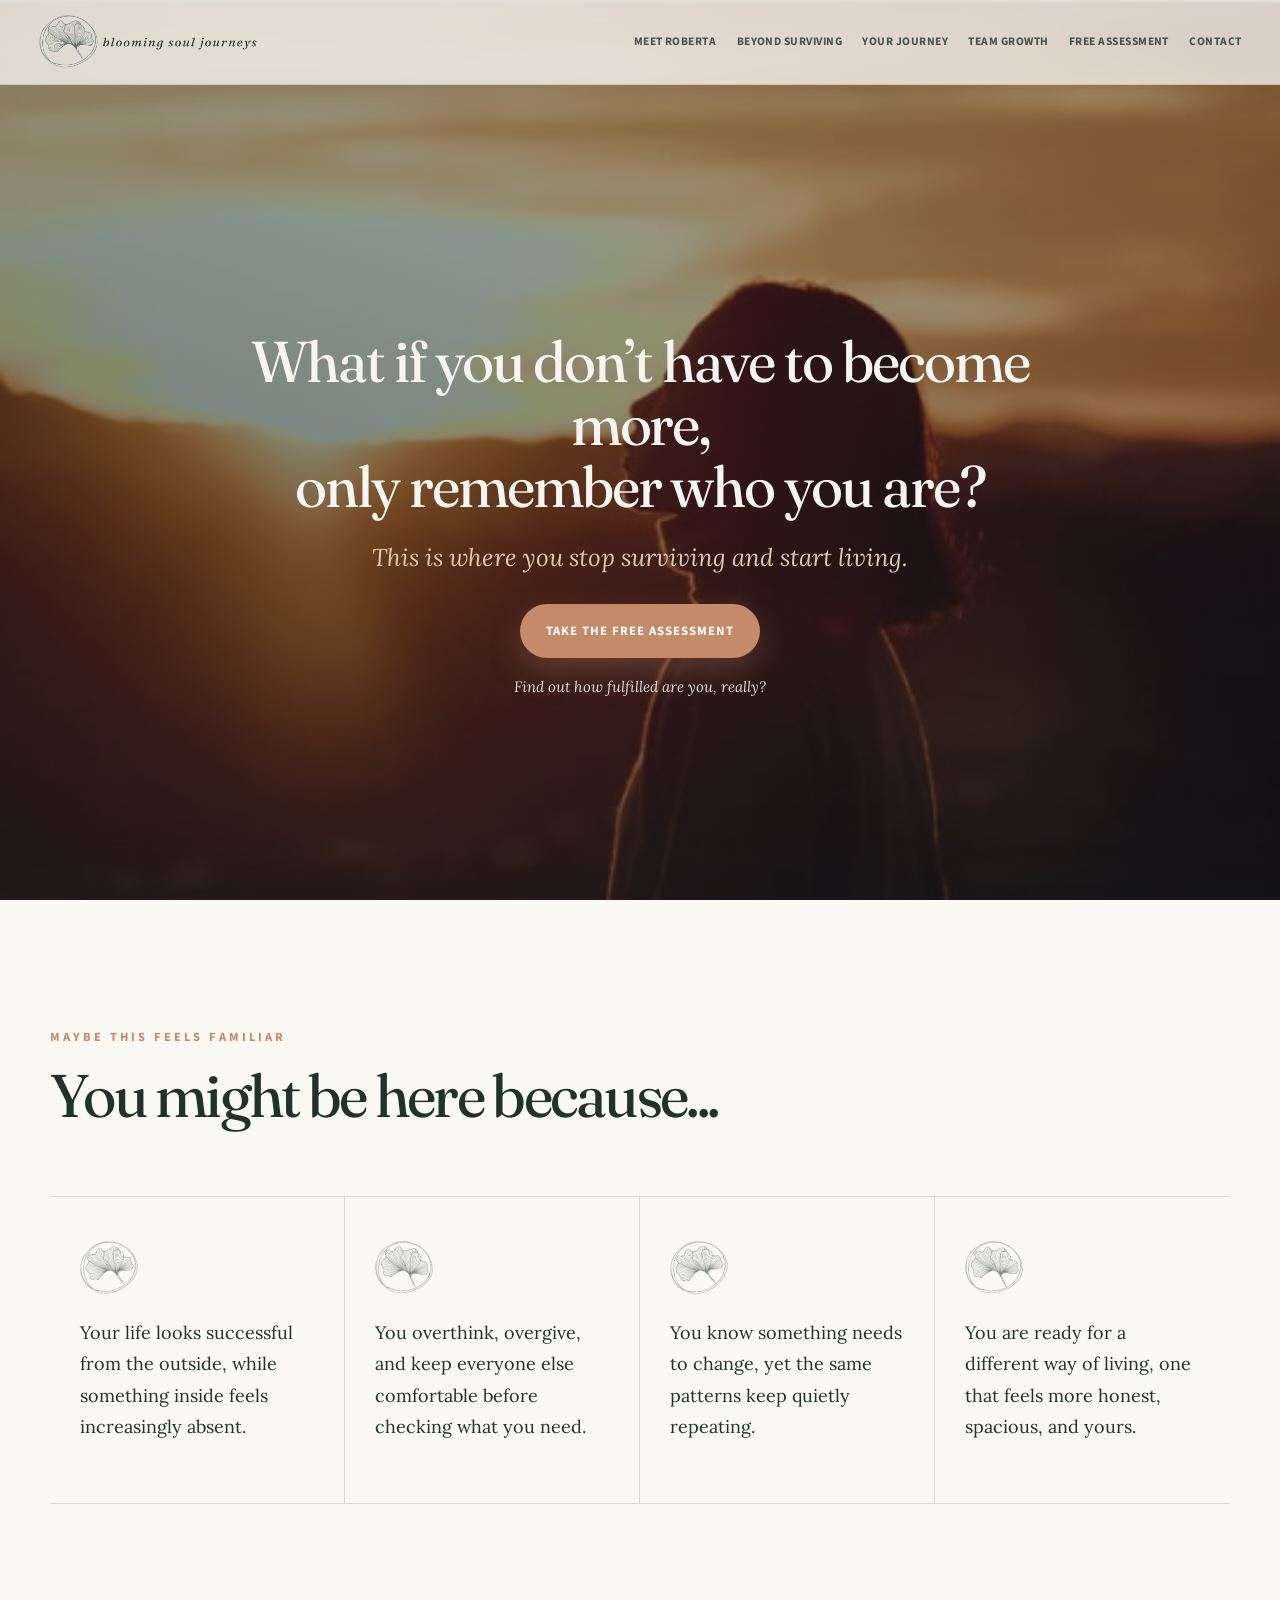
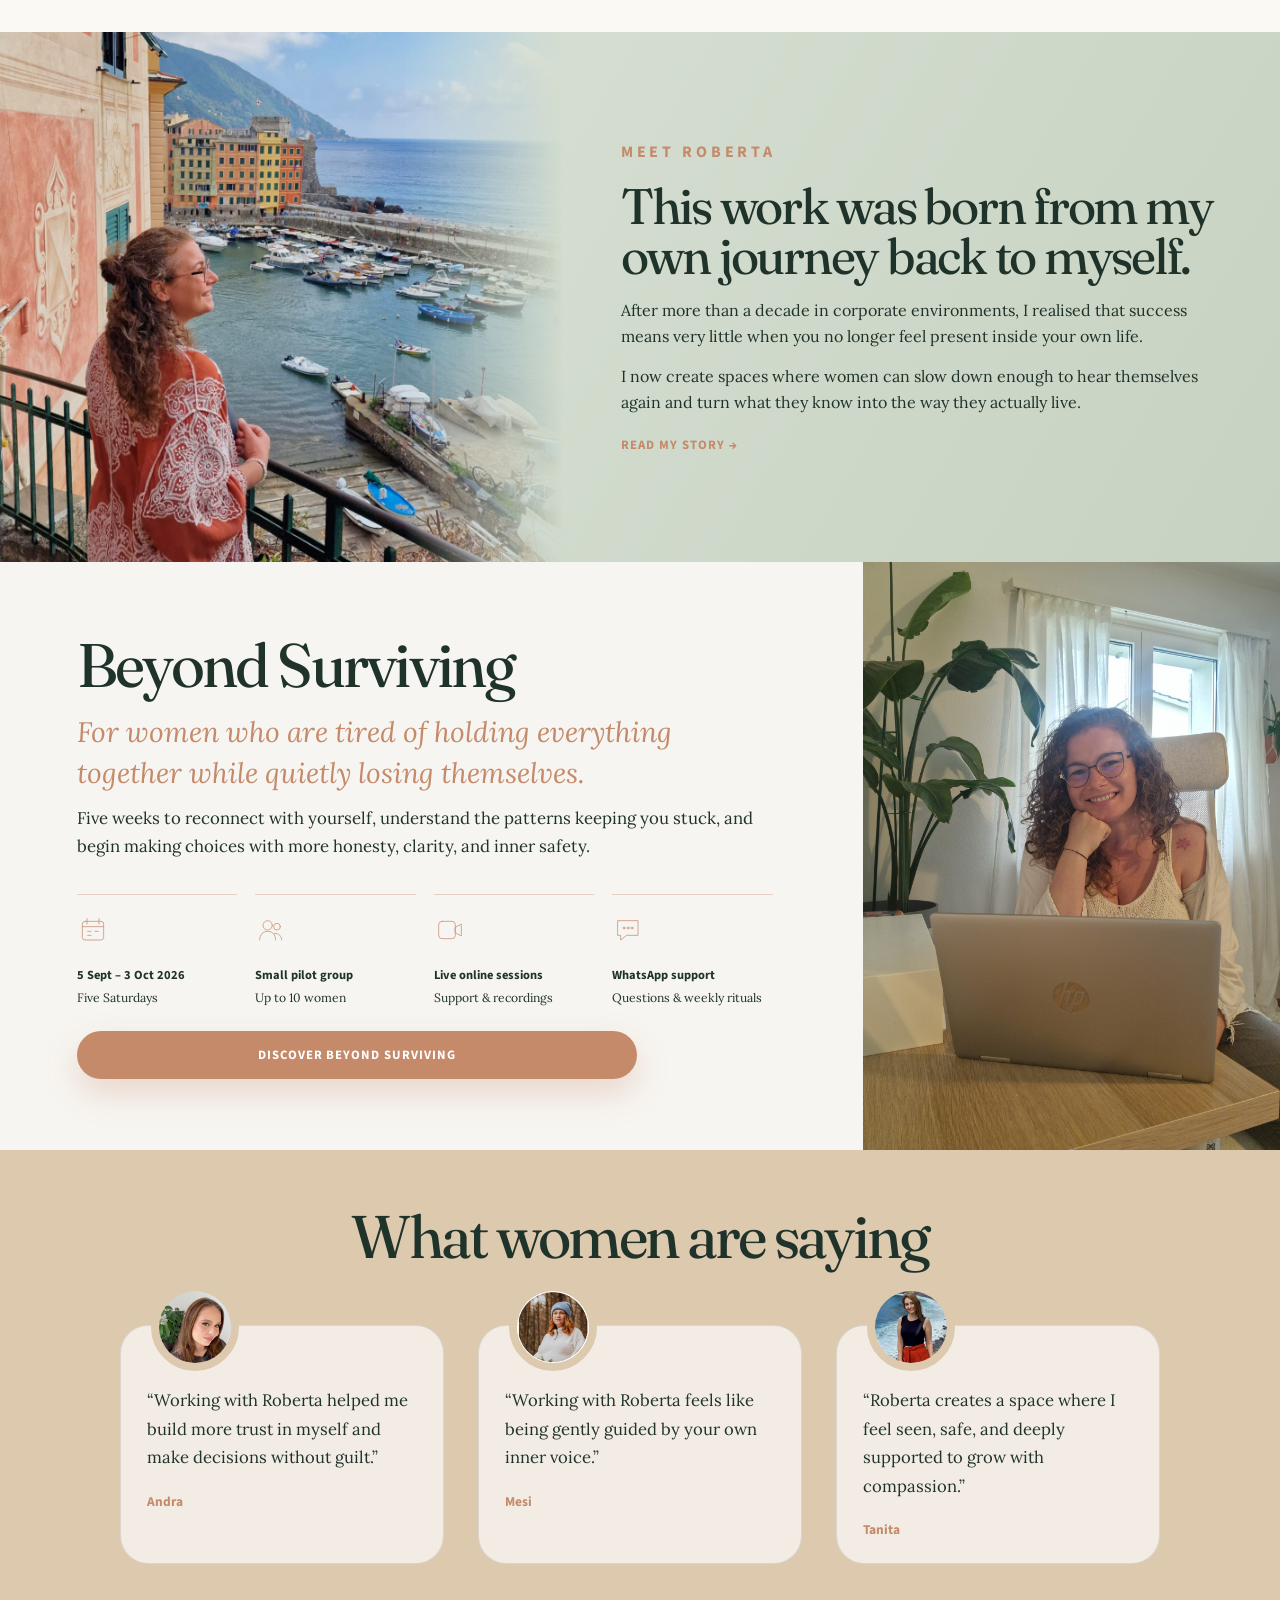
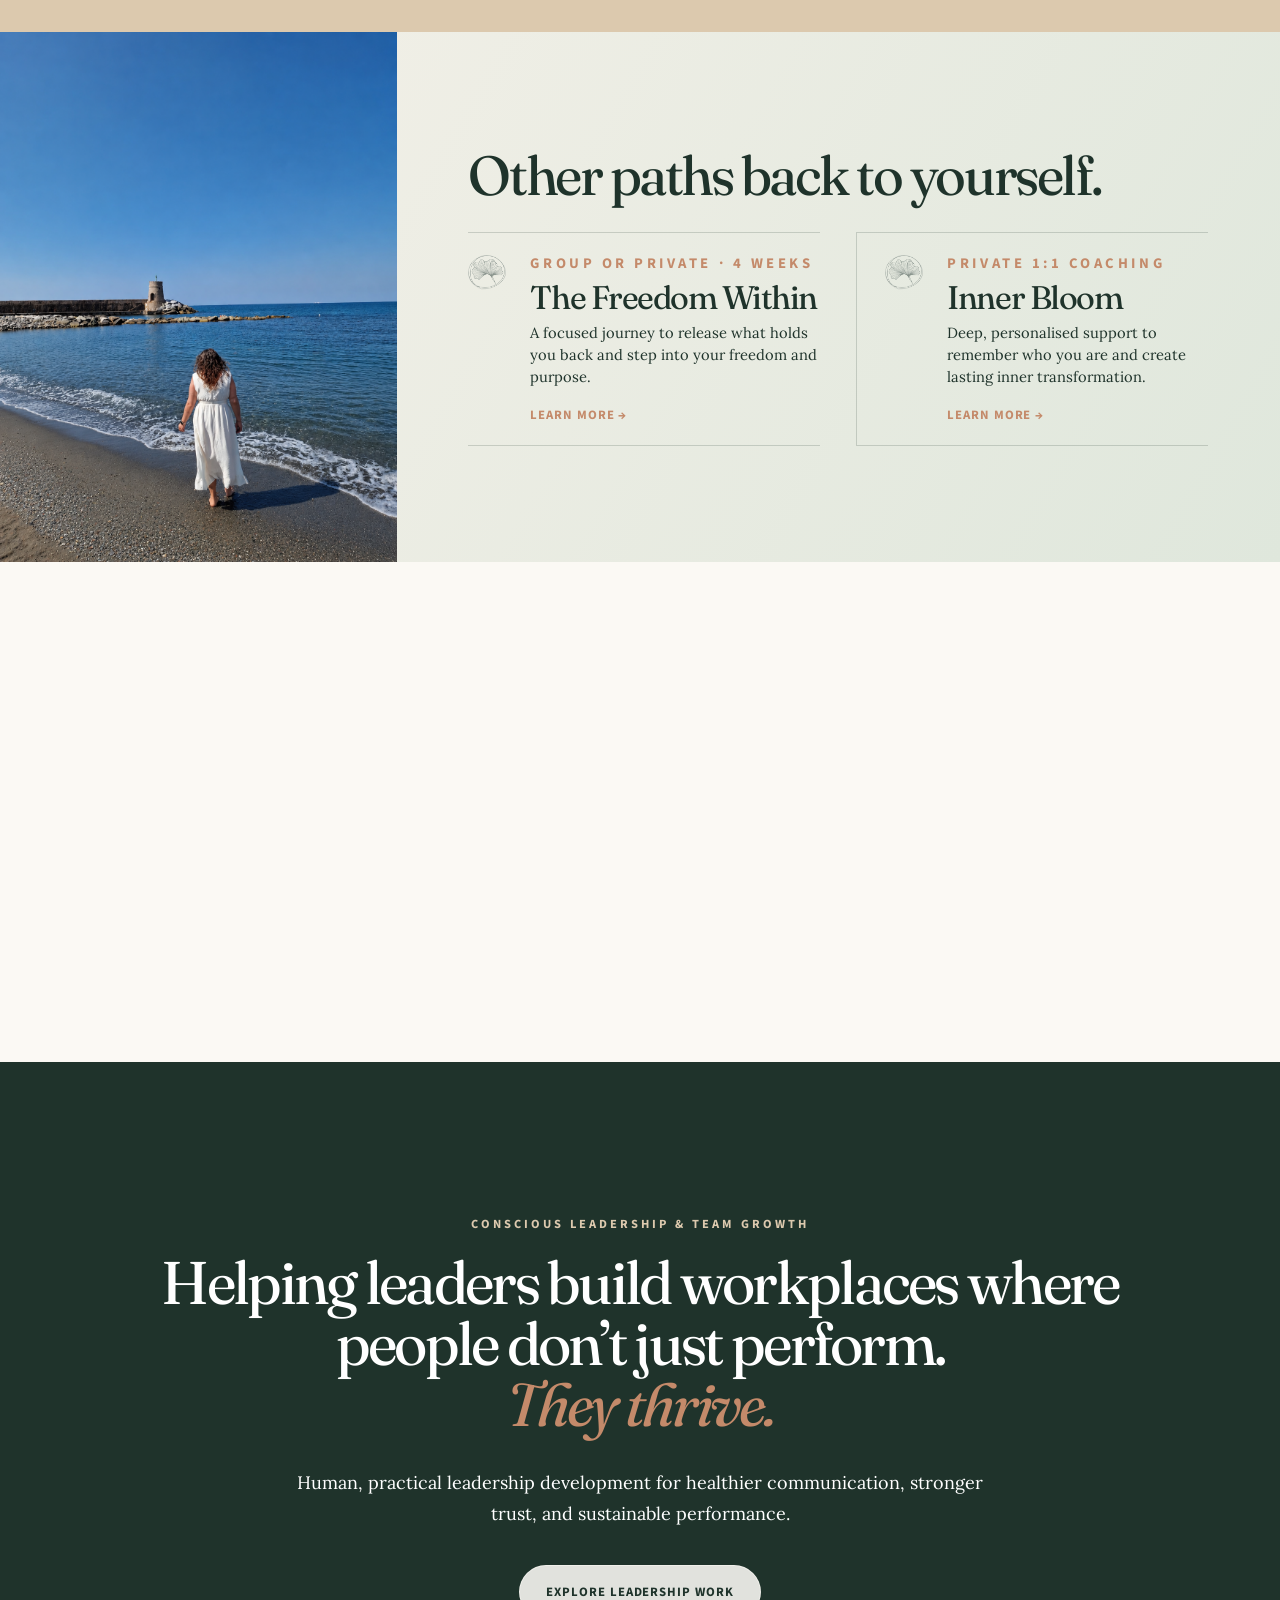
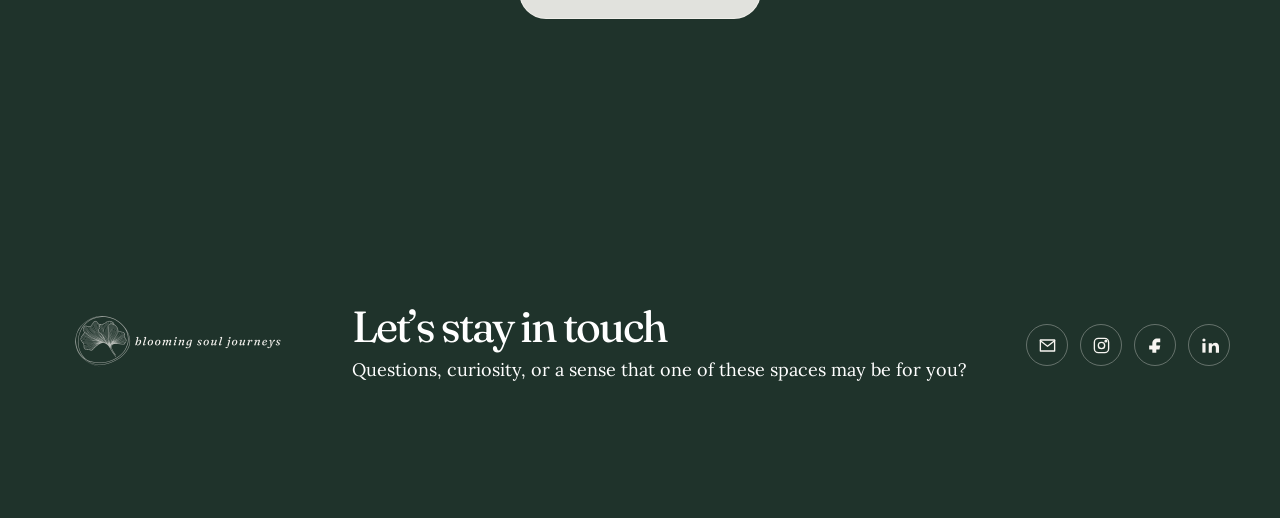
==== index.html @ d13c58cd "Add files via upload" ====
<!doctype html>
<html lang="en">
<head>
  <meta charset="utf-8">
  <meta name="viewport" content="width=device-width,initial-scale=1">
  <title>Blooming Soul Journeys | Remember Who You Are</title>
  <meta name="description" content="Holistic coaching and group experiences for women ready to stop surviving, remember who they are, and live with more truth, clarity and self-trust.">
  <link rel="preconnect" href="https://fonts.googleapis.com">
  <link rel="preconnect" href="https://fonts.gstatic.com" crossorigin>
  <link href="https://fonts.googleapis.com/css2?family=Fraunces:opsz,wght@9..144,300..700&family=Lora:ital,wght@0,400..700;1,400..700&family=Source+Sans+3:wght@400;500;600;700&display=swap" rel="stylesheet">
  <link rel="stylesheet" href="styles.css?v=11">
</head>
<body>
<a class="skip-link" href="#main">Skip to content</a>

<header class="site-header">
  <a class="brand" href="#top"><img src="logo-transparent.png" alt="Blooming Soul Journeys"></a>
  <button class="menu-toggle" aria-label="Open menu" aria-expanded="false"><span></span><span></span><span></span></button>
  <nav class="site-nav">
    <a href="#meet">Meet Roberta</a>
    <a href="beyond-surviving.html">Beyond Surviving</a>
    <a href="#journey">Your Journey</a>
    <a href="#leadership">Team Growth</a>
    <a href="https://c5d4e2c0.sibforms.com/serve/[base64]" target="_blank" rel="noopener">Free Assessment</a>
    <a href="#contact">Contact</a>
  </nav>
</header>

<main id="main">
  <section class="hero" id="top">
    <img class="hero-image" src="home-hero.png" alt="Roberta standing in profile at sunset">
    <div class="hero-overlay"></div>
    <div class="hero-copy">
      <h1>What if you don’t have to become more,<br>only remember who you are?</h1>
      <p class="hero-line">This is where you stop surviving and start living.</p>
      <a class="button primary" href="https://c5d4e2c0.sibforms.com/serve/[base64]" target="_blank" rel="noopener">Take the free assessment</a>
      <small>Find out how fulfilled are you, really?</small>
    </div>
  </section>

  <section class="recognition section">
    <div class="wide">
      <p class="eyebrow">Maybe this feels familiar</p>
      <h2>You might be here because...</h2>
      <div class="recognition-lines">
        <article><img class="ginkgo-mark" src="ginkgo-icon.png" alt=""><p>Your life looks successful from the outside, while something inside feels increasingly absent.</p></article>
        <article><img class="ginkgo-mark" src="ginkgo-icon.png" alt=""><p>You overthink, overgive, and keep everyone else comfortable before checking what you need.</p></article>
        <article><img class="ginkgo-mark" src="ginkgo-icon.png" alt=""><p>You know something needs to change, yet the same patterns keep quietly repeating.</p></article>
        <article><img class="ginkgo-mark" src="ginkgo-icon.png" alt=""><p>You are ready for a different way of living, one that feels more honest, spacious, and yours.</p></article>
      </div>
    </div>
  </section>

  <section class="meet" id="meet">
    <div class="meet-image"><img src="meet-roberta-fade.png" alt="Roberta looking over a coastal harbour"></div>
    <div class="meet-copy">
      <p class="eyebrow">Meet Roberta</p>
      <h2>This work was born from my own journey back to myself.</h2>
      <p>After more than a decade in corporate environments, I realised that success means very little when you no longer feel present inside your own life.</p>
      <p>I now create spaces where women can slow down enough to hear themselves again and turn what they know into the way they actually live.</p>
      <a class="editorial-link" href="meet-roberta.html">Read my story <span>→</span></a>
    </div>
  </section>

  <section class="featured" id="journey">
    <div class="featured-copy">
      <h2>Beyond Surviving</h2>
      <p class="pull">For women who are tired of holding everything together while quietly losing themselves.</p>
      <p class="featured-benefit">Five weeks to reconnect with yourself, understand the patterns keeping you stuck, and begin making choices with more honesty, clarity, and inner safety.</p>
      <div class="program-facts premium-facts">
        <div class="fact-item">
          <span class="fact-icon" aria-hidden="true">
            <svg viewBox="0 0 48 48"><rect x="8" y="11" width="32" height="28" rx="4"/><path d="M15 7v8M33 7v8M8 19h32"/><path d="M16 26h5M27 26h5M16 32h5"/></svg>
          </span>
          <strong>5 Sept – 3 Oct 2026</strong>
          <span>Five Saturdays</span>
        </div>
        <div class="fact-item">
          <span class="fact-icon" aria-hidden="true">
            <svg viewBox="0 0 48 48"><circle cx="19" cy="17" r="7"/><circle cx="33" cy="19" r="5"/><path d="M7 39c0-8 5-13 12-13s12 5 12 13M29 29c7 0 11 4 11 10"/></svg>
          </span>
          <strong>Small pilot group</strong>
          <span>Up to 10 women</span>
        </div>
        <div class="fact-item">
          <span class="fact-icon" aria-hidden="true">
            <svg viewBox="0 0 48 48"><rect x="7" y="11" width="25" height="26" rx="5"/><path d="m32 20 9-5v18l-9-5z"/></svg>
          </span>
          <strong>Live online sessions</strong>
          <span>Support & recordings</span>
        </div>
        <div class="fact-item">
          <span class="fact-icon" aria-hidden="true">
            <svg viewBox="0 0 48 48"><path d="M9 10h30v22H22l-9 7v-7H9z"/><circle cx="18" cy="21" r="1.5"/><circle cx="24" cy="21" r="1.5"/><circle cx="30" cy="21" r="1.5"/></svg>
          </span>
          <strong>WhatsApp support</strong>
          <span>Questions & weekly rituals</span>
        </div>
      </div>
      <a class="button primary" href="beyond-surviving.html">Discover Beyond Surviving</a>
    </div>
    <div class="featured-image"><img src="beyond-home.jpg" alt="Roberta at her laptop in a warm home setting"></div>
  </section>

  <section class="featured-stories" aria-labelledby="featured-stories-title">
    <div class="wide">
      <h2 class="center" id="featured-stories-title">What women are saying</h2>
      <div class="featured-story-grid">
        <figure>
          <img src="testimonial-andra.png" alt="">
          <blockquote>“Working with Roberta helped me build more trust in myself and make decisions without guilt.”</blockquote>
          <figcaption>Andra</figcaption>
        </figure>
        <figure>
          <img src="testimonial-mesi.png" alt="">
          <blockquote>“Working with Roberta feels like being gently guided by your own inner voice.”</blockquote>
          <figcaption>Mesi</figcaption>
        </figure>
        <figure>
          <img src="testimonial-tanita.png" alt="">
          <blockquote>“Roberta creates a space where I feel seen, safe, and deeply supported to grow with compassion.”</blockquote>
          <figcaption>Tanita</figcaption>
        </figure>
      </div>
    </div>
  </section>

  <section class="other-paths" id="journey">
    <div class="other-paths-image">
      <img src="final-sea.jpeg" alt="Roberta walking toward the sea">
    </div>
    <div class="other-paths-copy">
      <h2>Other paths back to yourself.</h2>

      <article class="other-path">
        <img class="path-ginkgo" src="ginkgo-icon.png" alt="">
        <div>
          <p class="eyebrow">Group or private · 4 weeks</p>
          <h3>The Freedom Within</h3>
          <p>A focused journey to release what holds you back and step into your freedom and purpose.</p>
          <a href="the-freedom-within.html">Learn more →</a>
        </div>
      </article>

      <article class="other-path">
        <img class="path-ginkgo" src="ginkgo-icon.png" alt="">
        <div>
          <p class="eyebrow">Private 1:1 coaching</p>
          <h3>Inner Bloom</h3>
          <p>Deep, personalised support to remember who you are and create lasting inner transformation.</p>
          <a href="inner-bloom.html">Learn more →</a>
        </div>
      </article>
    </div>
  </section>

  <section class="cinematic-quote">
    <img src="forest-path.jpg" alt="A sunlit path through the forest">
    <div class="cinematic-quote-overlay"></div>
    <div class="cinematic-quote-copy">
      <p>You built the life you were supposed to want.</p>
      <p><em>Now it is time to create the life you deeply want.</em></p>
    </div>
  </section>
<section class="leadership" id="leadership">
    <div class="leadership-inner">
      <p class="eyebrow">Conscious Leadership & Team Growth</p>
      <h2>Helping leaders build workplaces where people don’t just perform.<br><em>They thrive.</em></h2>
      <p>Human, practical leadership development for healthier communication, stronger trust, and sustainable performance.</p>
      <a class="button light" href="conscious-leadership.html">Explore leadership work</a>
    </div>
  </section>

</main>

<footer id="contact">
  <div class="footer-inner">
    <img src="logo-dark.png" alt="Blooming Soul Journeys">
    <div class="footer-copy">
      <h3>Let’s stay in touch</h3>
      <p>Questions, curiosity, or a sense that one of these spaces may be for you?</p>
    </div>
    <div class="footer-socials" aria-label="Contact and social links">
      <a href="mailto:iamrobertamartin@gmail.com" aria-label="Email Roberta">
        <svg viewBox="0 0 24 24" aria-hidden="true"><path d="M3 5h18v14H3z"/><path d="m3 6 9 7 9-7"/></svg>
      </a>
      <a href="https://www.instagram.com/iam_robertamartin/" target="_blank" rel="noopener" aria-label="Instagram">
        <svg viewBox="0 0 24 24" aria-hidden="true"><rect x="3" y="3" width="18" height="18" rx="5"/><circle cx="12" cy="12" r="4"/><circle cx="17.5" cy="6.5" r="1"/></svg>
      </a>
      <a href="https://www.facebook.com/roberta.martin.568" target="_blank" rel="noopener" aria-label="Facebook">
        <svg viewBox="0 0 24 24" aria-hidden="true"><path d="M14 8h4V3h-4c-3.3 0-6 2.7-6 6v3H4v5h4v4h5v-4h4l1-5h-5V9c0-.6.4-1 1-1z"/></svg>
      </a>
      <a href="https://www.linkedin.com/in/robertaauroremartin/" target="_blank" rel="noopener" aria-label="LinkedIn">
        <svg viewBox="0 0 24 24" aria-hidden="true"><rect x="3" y="9" width="4" height="12"/><circle cx="5" cy="5" r="2"/><path d="M11 21V9h4v2c1-1.5 2.5-2.5 4.5-2.5 3 0 4.5 2 4.5 5.5v7h-4v-6c0-1.8-.7-3-2.3-3-1.8 0-2.7 1.2-2.7 3.4V21z"/></svg>
      </a>
    </div>
  </div>
</footer>
<script src="script.js?v=11"></script>
</body>
</html>
---- styles.css ----
:root{--sand:#DCC9AE;--linen:#EAE2D6;--sage:#A7B59A;--mist:#B7C9C7;--forest:#1F332B;--clay:#C48A6A;--white:#F7F5F1;--paper:#FBF9F4;--line:rgba(31,51,43,.15)}
*{box-sizing:border-box}html{scroll-behavior:smooth}body{margin:0;background:var(--paper);color:var(--forest);font-family:Lora,Georgia,serif;font-size:18px;line-height:1.75}img{display:block;max-width:100%}a{color:inherit}.wide{width:min(1180px,calc(100% - 44px));margin:auto}.section{padding:clamp(90px,10vw,150px) 0}.center{text-align:center}.skip-link{position:fixed;top:-60px;left:20px;z-index:100;background:var(--forest);color:white;padding:10px 15px}.skip-link:focus{top:20px}
h1,h2,h3{font-family:Fraunces,Georgia,serif;font-weight:430;line-height:1.01;letter-spacing:-.045em;margin:0}h1{font-size:clamp(3.2rem,6.4vw,6.4rem)}h2{font-size:clamp(2.5rem,4.7vw,4.8rem)}h3{font-size:clamp(2rem,3.4vw,3.5rem)}p{margin:0 0 1.15rem}em{font-style:italic;color:var(--clay)}.eyebrow{font:700 .78rem "Source Sans 3",sans-serif;letter-spacing:.24em;text-transform:uppercase;color:var(--clay);margin-bottom:1.2rem}.pull{font-size:clamp(1.3rem,2vw,1.75rem);font-style:italic;color:var(--clay);line-height:1.45}
.site-header{position:absolute;z-index:30;inset:0 0 auto;width:min(1460px,calc(100% - 48px));margin:auto;padding:22px 0;display:flex;align-items:center;justify-content:space-between}.brand img{width:255px;max-height:80px;object-fit:contain;object-position:left}.site-nav{display:flex;gap:22px;align-items:center;font:700 .72rem "Source Sans 3",sans-serif;text-transform:uppercase;letter-spacing:.04em}.site-nav a{text-decoration:none;opacity:.8}.site-nav a:hover{opacity:1}.menu-toggle{display:none;border:0;background:none}.menu-toggle span{display:block;width:26px;height:2px;background:var(--forest);margin:5px}
.hero{position:relative;min-height:100vh;display:grid;align-items:center;overflow:hidden}.hero-image{position:absolute;inset:0;width:100%;height:100%;object-fit:cover}.hero-overlay{position:absolute;inset:0;background:linear-gradient(90deg,rgba(251,249,244,.96),rgba(251,249,244,.8) 40%,rgba(251,249,244,.05) 75%)}.hero-copy{position:relative;z-index:2;width:min(1180px,calc(100% - 44px));margin:auto;padding-top:120px}.hero-copy h1{max-width:820px}.hero-line{font-size:clamp(1.35rem,2vw,1.75rem);font-style:italic;color:var(--clay);margin:1.8rem 0 2rem}.hero-copy small{display:block;margin-top:1rem;font-style:italic}
.button{display:inline-flex;align-items:center;justify-content:center;min-height:54px;padding:.9rem 1.65rem;border-radius:999px;text-decoration:none;text-transform:uppercase;letter-spacing:.075em;font:700 .8rem "Source Sans 3",sans-serif;transition:.2s}.button:hover{transform:translateY(-2px)}.primary{background:var(--clay);color:white;box-shadow:0 14px 32px rgba(196,138,106,.28)}.light{background:rgba(247,245,241,.9);color:var(--forest);border:1px solid rgba(247,245,241,.7)}
.recognition h2{max-width:720px;margin-bottom:70px}.recognition-lines{display:grid;grid-template-columns:repeat(4,1fr);border-top:1px solid var(--line);border-bottom:1px solid var(--line)}.recognition-lines article{padding:42px 30px;min-height:250px;border-right:1px solid var(--line)}.recognition-lines article:last-child{border:0}.recognition-lines span{display:block;font-family:Fraunces;font-size:2.2rem;color:var(--clay);margin-bottom:1.4rem}
.meet,.featured{display:grid;grid-template-columns:1fr 1fr;min-height:760px}.meet{background:linear-gradient(120deg,#dce4d8,#c7d2c2)}.meet-image img,.featured-image img{width:100%;height:100%;object-fit:cover}.meet-copy,.featured-copy{padding:clamp(70px,8vw,125px);display:flex;flex-direction:column;justify-content:center}.meet-copy h2,.featured-copy h2{margin-bottom:1.6rem}.editorial-link{margin-top:1rem;color:var(--clay);font:700 .8rem "Source Sans 3",sans-serif;text-transform:uppercase;letter-spacing:.08em;text-decoration:none}.program-facts{display:grid;grid-template-columns:repeat(3,1fr);gap:20px;margin:2rem 0 2.5rem}.program-facts div{border-top:1px solid var(--line);padding-top:1rem}.program-facts strong,.program-facts span{display:block}.program-facts strong{font:700 .9rem "Source Sans 3",sans-serif}.program-facts span{font-size:.87rem}.featured{background:var(--white)}
.quote-break{padding:clamp(100px,13vw,180px) 22px;background:var(--linen);text-align:center}.quote-break p{font-size:clamp(2.2rem,4.5vw,5rem);line-height:1.12;margin:0}
.pathways h2{margin-bottom:85px}.pathway{display:grid;grid-template-columns:80px minmax(260px,.85fr) 1.2fr auto;gap:35px;align-items:center;padding:45px 0;border-top:1px solid var(--line)}.pathway:last-child{border-bottom:1px solid var(--line)}.path-number{font-family:Fraunces;font-size:2rem;color:var(--clay)}.pathway h3{font-size:clamp(2rem,3vw,3.1rem)}.pathway a{text-decoration:none;color:var(--clay);font:700 .8rem "Source Sans 3",sans-serif;text-transform:uppercase;letter-spacing:.07em}
.leadership{padding:clamp(105px,12vw,175px) 22px;background:var(--forest);color:white}.leadership-inner{width:min(1000px,100%);margin:auto;text-align:center}.leadership h2{margin-bottom:2rem}.leadership p:not(.eyebrow){max-width:720px;margin:0 auto 2.2rem}.leadership .eyebrow{color:var(--sand)}
.stories{background:var(--white)}.stories h2{margin-bottom:90px}.stories-grid{display:grid;grid-template-columns:repeat(3,1fr);gap:70px 34px}.stories figure{position:relative;margin:0;padding:62px 28px 30px;border:1px solid var(--line);border-radius:28px;background:var(--paper);min-height:295px}.stories img{position:absolute;top:-43px;left:28px;width:88px;height:88px;border-radius:50%;object-fit:cover;border:8px solid var(--white)}blockquote{margin:0;font-size:1rem;line-height:1.7}.stories figcaption{margin-top:1.2rem;color:var(--clay);font:700 .85rem "Source Sans 3",sans-serif}
.assessment{display:grid;grid-template-columns:1.05fr .95fr;min-height:680px;background:linear-gradient(120deg,var(--linen),#f5eee4)}.assessment-copy{padding:clamp(75px,9vw,135px);display:flex;flex-direction:column;justify-content:center}.assessment-copy h2{margin-bottom:1.5rem}.assessment-space{background:radial-gradient(circle at 35% 50%,rgba(167,181,154,.5),transparent 25%),radial-gradient(circle at 70% 30%,rgba(196,138,106,.3),transparent 28%)}
.final-invitation{position:relative;min-height:850px;display:grid;align-items:center;overflow:hidden}.final-invitation>img{position:absolute;inset:0;width:100%;height:100%;object-fit:cover}.final-overlay{position:absolute;inset:0;background:linear-gradient(90deg,rgba(31,51,43,.8),rgba(31,51,43,.25))}.final-copy{position:relative;z-index:2;width:min(760px,calc(100% - 44px));margin-left:max(22px,calc((100vw - 1180px)/2));color:white}.final-copy .eyebrow{color:var(--sand)}.final-copy h2{margin-bottom:1.6rem}.final-copy p:not(.eyebrow){font-size:1.2rem;max-width:660px}
footer{background:var(--forest);color:white;padding:45px 0}.footer-inner{width:min(1180px,calc(100% - 44px));margin:auto;display:grid;grid-template-columns:280px 1fr auto;gap:42px;align-items:center}.footer-inner img{width:250px}.footer-links{display:flex;gap:18px}.footer-links a{text-decoration:none;font:600 .85rem "Source Sans 3",sans-serif}
.reveal{opacity:0;transform:translateY(22px);transition:.7s}.reveal.visible{opacity:1;transform:none}
@media(max-width:1000px){.site-nav{position:fixed;right:0;top:0;height:100vh;width:min(360px,88vw);padding:110px 32px;background:var(--forest);color:white;flex-direction:column;align-items:flex-start;transform:translateX(105%);transition:.25s}.site-nav.open{transform:none}.menu-toggle{display:block;z-index:40}.meet,.featured,.assessment{grid-template-columns:1fr}.meet-image,.featured-image{min-height:560px}.recognition-lines{grid-template-columns:repeat(2,1fr)}.recognition-lines article:nth-child(2){border-right:0}.recognition-lines article:nth-child(-n+2){border-bottom:1px solid var(--line)}.pathway{grid-template-columns:60px 1fr}.pathway>p,.pathway>a{grid-column:2}.stories-grid{grid-template-columns:repeat(2,1fr)}.footer-inner{grid-template-columns:1fr}}
@media(max-width:650px){body{font-size:16px}.site-header{width:calc(100% - 28px)}.brand img{width:190px}.hero{min-height:790px;align-items:end}.hero-copy{padding:140px 0 80px}.hero-overlay{background:linear-gradient(180deg,rgba(251,249,244,.25),rgba(251,249,244,.92) 62%,rgba(251,249,244,.99))}.recognition-lines{grid-template-columns:1fr}.recognition-lines article{border-right:0;border-bottom:1px solid var(--line)}.meet-image,.featured-image{min-height:440px}.meet-copy,.featured-copy,.assessment-copy{padding:60px 22px}.program-facts{grid-template-columns:1fr}.pathway{grid-template-columns:44px 1fr;gap:18px}.stories-grid{grid-template-columns:1fr}.assessment-space{min-height:260px}.final-invitation{min-height:760px;align-items:end}.final-overlay{background:linear-gradient(180deg,rgba(31,51,43,.15),rgba(31,51,43,.88) 65%)}.final-copy{margin:0 auto;padding-bottom:75px}.button{width:100%}}


/* Homepage benchmark V2 refinements */
.brand img{
  width:clamp(230px,17vw,330px);
  max-height:86px;
  object-fit:contain;
  object-position:left center;
}
.hero-copy{padding-top:118px}
.ginkgo-mark{
  width:58px;
  height:58px;
  object-fit:contain;
  opacity:.78;
  margin-bottom:1.25rem;
  transform:rotate(-5deg);
}
.recognition-lines article:nth-child(2) .ginkgo-mark{transform:rotate(8deg)}
.recognition-lines article:nth-child(3) .ginkgo-mark{transform:rotate(-10deg)}
.recognition-lines article:nth-child(4) .ginkgo-mark{transform:rotate(5deg)}
.recognition-lines span{display:none}
.pathways .pathway:nth-of-type(3){
  background:linear-gradient(90deg,rgba(234,226,214,.35),transparent);
}
@media(max-width:650px){
  .brand img{width:220px;max-height:72px}
  .ginkgo-mark{width:52px;height:52px}
}


/* Homepage benchmark V3 */

/* Narrower Meet Roberta composition */
.meet{
  min-height:560px;
  grid-template-columns:.94fr 1.06fr;
}
.meet-image{min-height:560px}
.meet-image img{object-position:center 42%}
.meet-copy{
  padding:clamp(48px,5.5vw,82px);
}
.meet-copy h2{
  font-size:clamp(2.3rem,3.7vw,4rem);
  max-width:620px;
}

/* Premium Beyond Surviving detail icons */
.featured{
  min-height:640px;
}
.featured-copy{
  padding:clamp(58px,6.5vw,96px);
}
.premium-facts{
  grid-template-columns:repeat(4,minmax(0,1fr));
  gap:22px;
  margin:2.2rem 0 2.6rem;
}
.premium-facts .fact-item{
  border-top:1px solid var(--line);
  padding-top:1.1rem;
}
.fact-icon{
  display:grid;
  place-items:center;
  width:48px;
  height:48px;
  margin-bottom:.9rem;
  border:1px solid rgba(31,51,43,.25);
  border-radius:50%;
  color:var(--forest);
  background:rgba(247,245,241,.56);
}
.fact-icon svg{
  width:27px;
  height:27px;
  fill:none;
  stroke:currentColor;
  stroke-width:1.65;
  stroke-linecap:round;
  stroke-linejoin:round;
}
.premium-facts strong,
.premium-facts span{
  display:block;
}
.premium-facts strong{
  font:700 .82rem "Source Sans 3",sans-serif;
  line-height:1.35;
}
.premium-facts span{
  margin-top:.3rem;
  font-size:.82rem;
  line-height:1.45;
}

/* Women-only testimonials directly after the featured offer */
.featured-stories{
  padding:clamp(82px,9vw,130px) 0;
  background:var(--white);
}
.featured-stories h2{
  margin-bottom:78px;
}
.featured-story-grid{
  display:grid;
  grid-template-columns:repeat(3,1fr);
  gap:34px;
}
.featured-story-grid figure{
  position:relative;
  margin:0;
  min-height:290px;
  padding:66px 30px 30px;
  border:1px solid var(--line);
  border-radius:28px;
  background:var(--paper);
  box-shadow:0 16px 44px rgba(31,51,43,.07);
}
.featured-story-grid img{
  position:absolute;
  top:-43px;
  left:30px;
  width:88px;
  height:88px;
  object-fit:cover;
  border:8px solid var(--white);
  border-radius:50%;
}
.featured-story-grid blockquote{
  margin:0;
  font-size:1.04rem;
  line-height:1.72;
}
.featured-story-grid figcaption{
  margin-top:1.25rem;
  color:var(--clay);
  font:700 .84rem "Source Sans 3",sans-serif;
}

/* Two-path editorial section */
.other-paths{
  display:grid;
  grid-template-columns:.95fr 1.05fr;
  min-height:720px;
  background:linear-gradient(120deg,#dce4d8,#c7d2c2);
}
.other-paths-image{
  min-height:720px;
  overflow:hidden;
}
.other-paths-image img{
  width:100%;
  height:100%;
  object-fit:cover;
  object-position:center 58%;
}
.other-paths-copy{
  display:flex;
  flex-direction:column;
  justify-content:center;
  padding:clamp(65px,7vw,110px);
}
.other-paths-copy>h2{
  max-width:650px;
  margin-bottom:2.5rem;
}
.other-path{
  display:grid;
  grid-template-columns:64px 1fr;
  gap:24px;
  padding:2rem 0;
  border-top:1px solid rgba(31,51,43,.18);
}
.other-path:last-child{
  border-bottom:1px solid rgba(31,51,43,.18);
}
.path-ginkgo{
  width:52px;
  height:52px;
  object-fit:contain;
  opacity:.72;
}
.other-path .eyebrow{
  margin-bottom:.45rem;
}
.other-path h3{
  font-size:clamp(2rem,3vw,3.15rem);
  margin-bottom:.8rem;
}
.other-path a{
  color:var(--clay);
  text-decoration:none;
  text-transform:uppercase;
  letter-spacing:.07em;
  font:700 .8rem "Source Sans 3",sans-serif;
}

/* Removed the large assessment block; final CTA links directly to the assessment. */

@media(max-width:1000px){
  .meet,
  .other-paths{grid-template-columns:1fr}
  .premium-facts{grid-template-columns:repeat(2,1fr)}
  .featured-story-grid{grid-template-columns:repeat(2,1fr)}
  .featured-story-grid figure:last-child{grid-column:1/-1;max-width:560px;width:100%;margin-inline:auto}
  .other-paths-image{min-height:520px}
}
@media(max-width:650px){
  .meet-image{min-height:420px}
  .premium-facts{grid-template-columns:1fr 1fr;gap:16px}
  .fact-icon{width:44px;height:44px}
  .featured-story-grid{grid-template-columns:1fr}
  .featured-story-grid figure:last-child{grid-column:auto}
  .other-paths-image{min-height:430px}
  .other-paths-copy{padding:60px 22px}
  .other-path{grid-template-columns:50px 1fr;gap:16px}
  .path-ginkgo{width:44px;height:44px}
}


/* Homepage Benchmark V4 refinements */

.hero{min-height:100vh;place-items:center}
.hero-overlay{
  background:
    linear-gradient(180deg,rgba(16,28,24,.18),rgba(16,28,24,.46)),
    linear-gradient(90deg,rgba(16,28,24,.22),rgba(16,28,24,.08))
}
.hero-copy{
  width:min(820px,calc(100% - 44px));
  margin:0 auto;
  padding:150px 0 90px;
  text-align:center;
  color:var(--white)
}
.hero-copy h1{
  max-width:820px;
  margin-inline:auto;
  font-size:clamp(2.6rem,4.5vw,4.7rem);
  line-height:1.08;
  letter-spacing:-.035em
}
.hero-line{
  margin:1.4rem auto 1.8rem;
  max-width:720px;
  color:var(--sand);
  font-size:clamp(1.25rem,1.9vw,1.75rem);
  line-height:1.45
}
.hero-copy small{color:var(--white);opacity:.88}

.meet{
  width:min(1180px,calc(100% - 44px));
  margin:0 auto;
  min-height:470px;
  grid-template-columns:.92fr 1.08fr;
  overflow:hidden
}
.meet-image{min-height:470px}
.meet-copy{padding:clamp(42px,4.7vw,70px)}
.meet-copy h2{font-size:clamp(2.15rem,3.15vw,3.5rem);max-width:600px}
.meet-copy p{font-size:.98rem;line-height:1.72}

.featured{
  width:min(1180px,calc(100% - 44px));
  margin:0 auto;
  min-height:560px
}
.featured-image{min-height:560px}
.featured-copy{padding:clamp(48px,5vw,76px)}
.featured-copy h2{font-size:clamp(2.7rem,4vw,4.3rem)}
.featured-benefit{max-width:620px;margin-top:-.25rem;font-size:1rem;line-height:1.7}
.premium-facts{gap:18px;margin:1.8rem 0 2.2rem}
.premium-facts .fact-item{padding-top:.9rem}
.fact-icon{width:42px;height:42px;border:0;border-radius:0;background:transparent;margin-bottom:.7rem}
.fact-icon svg{width:30px;height:30px;stroke-width:1.35}
.premium-facts strong{font-size:.78rem}
.premium-facts span{font-size:.76rem}
.featured .button{width:100%;max-width:470px}

.featured-stories{background:#DCC9AE;padding:clamp(76px,8vw,112px) 0}
.featured-stories h2{margin-bottom:72px}
.featured-story-grid figure{
  background:rgba(247,245,241,.82);
  box-shadow:none;
  border-color:rgba(31,51,43,.12)
}
.featured-story-grid img{border-color:#DCC9AE}

.other-paths{
  width:min(1180px,calc(100% - 44px));
  min-height:520px;
  margin:0 auto;
  grid-template-columns:1.02fr .98fr;
  background:linear-gradient(120deg,#f5f1e9 0%,#dfe7dc 100%);
  overflow:hidden
}
.other-paths-image{min-height:520px}
.other-paths-copy{padding:clamp(44px,5vw,72px)}
.other-paths-copy>h2{margin-bottom:1.35rem;font-size:clamp(2.25rem,3.4vw,3.8rem)}
.other-path{grid-template-columns:48px 1fr;gap:18px;padding:1.35rem 0}
.path-ginkgo{width:40px;height:40px}
.other-path h3{font-size:clamp(1.75rem,2.45vw,2.7rem);margin-bottom:.45rem}
.other-path p{font-size:.9rem;line-height:1.55;margin-bottom:.6rem}

.cinematic-quote{
  position:relative;
  min-height:560px;
  display:grid;
  place-items:center;
  overflow:hidden
}
.cinematic-quote>img{
  position:absolute;
  inset:0;
  width:100%;
  height:100%;
  object-fit:cover;
  object-position:center 56%
}
.cinematic-quote-overlay{
  position:absolute;
  inset:0;
  background:linear-gradient(180deg,rgba(18,32,27,.25),rgba(18,32,27,.62))
}
.cinematic-quote-copy{
  position:relative;
  z-index:2;
  width:min(900px,calc(100% - 44px));
  text-align:center;
  color:var(--white)
}
.cinematic-quote-copy p{
  margin:0;
  font-family:Fraunces,Georgia,serif;
  font-size:clamp(2.35rem,4.6vw,5rem);
  line-height:1.08;
  letter-spacing:-.04em
}
.cinematic-quote-copy em{color:var(--sand)}

footer{padding:48px 0}
.footer-inner{grid-template-columns:260px minmax(320px,1fr) auto}
.footer-copy h3{margin-bottom:.35rem}
.footer-copy p{margin:0}
.footer-socials{display:flex;align-items:center;justify-content:flex-end;gap:12px}
.footer-socials a{
  width:42px;
  height:42px;
  display:grid;
  place-items:center;
  border:1px solid rgba(247,245,241,.32);
  border-radius:50%;
  color:var(--white);
  transition:transform .18s ease,background .18s ease
}
.footer-socials a:hover{transform:translateY(-2px);background:rgba(247,245,241,.12)}
.footer-socials svg{
  width:19px;
  height:19px;
  fill:none;
  stroke:currentColor;
  stroke-width:1.7;
  stroke-linecap:round;
  stroke-linejoin:round
}
.footer-socials a:nth-child(3) svg,
.footer-socials a:nth-child(4) svg{fill:currentColor;stroke:none}

@media(max-width:1000px){
  .meet,.featured,.other-paths{width:100%;grid-template-columns:1fr}
  .meet-image,.featured-image,.other-paths-image{min-height:460px}
  .footer-inner{grid-template-columns:1fr}
  .footer-socials{justify-content:flex-start}
}
@media(max-width:650px){
  .hero-copy{padding:130px 0 70px}
  .hero-copy h1{font-size:clamp(2.35rem,10vw,3.4rem)}
  .meet-copy,.featured-copy,.other-paths-copy{padding:54px 22px}
  .premium-facts{grid-template-columns:1fr 1fr}
  .cinematic-quote{min-height:480px}
  .cinematic-quote-copy p{font-size:clamp(2rem,9vw,3.2rem)}
}


/* V5 correction: visibly narrower desktop sections, aligned to the annotated mock-up */
.meet,
.featured,
.other-paths{
  width:min(1040px,calc(100% - 64px));
}

.meet{
  min-height:420px;
}
.meet-image{
  min-height:420px;
}
.meet-copy{
  padding:42px 48px;
}

.featured{
  min-height:520px;
}
.featured-image{
  min-height:520px;
}
.featured-copy{
  padding:44px 48px;
}

.other-paths{
  min-height:470px;
}
.other-paths-image{
  min-height:470px;
}
.other-paths-copy{
  padding:40px 46px;
}

/* Keep testimonial strip compact and clearly distinct */
.featured-stories{
  padding:72px 0 84px;
}
.featured-story-grid{
  width:min(1040px,100%);
  margin-inline:auto;
}
.featured-story-grid figure{
  min-height:250px;
}

/* Stronger premium treatment for feature icons */
.fact-icon{
  color:var(--clay);
  opacity:.9;
}
.fact-icon svg{
  width:32px;
  height:32px;
  stroke-width:1.2;
}
.premium-facts .fact-item{
  border-top-color:rgba(196,138,106,.35);
}

/* Ensure the cinematic quote is one clean standalone section */
.cinematic-quote{
  margin:0;
}

@media(max-width:1100px){
  .meet,
  .featured,
  .other-paths{
    width:calc(100% - 32px);
  }
}
@media(max-width:1000px){
  .meet,
  .featured,
  .other-paths{
    width:100%;
  }
}


/* =========================================================
   HOMEPAGE BENCHMARK V6
   Corrected interpretation: shorter sections, not narrower.
   Sticky navigation bar added.
   ========================================================= */

/* Sticky glass navigation bar */
.site-header{
  position:fixed;
  top:0;
  left:0;
  right:0;
  width:100%;
  max-width:none;
  margin:0;
  padding:14px clamp(20px,3vw,46px);
  background:rgba(247,245,241,.78);
  border-bottom:1px solid rgba(31,51,43,.12);
  backdrop-filter:blur(16px);
  -webkit-backdrop-filter:blur(16px);
  box-shadow:0 8px 30px rgba(31,51,43,.06);
  transition:background .2s ease, box-shadow .2s ease;
}
.brand img{
  width:clamp(220px,15vw,300px);
  max-height:66px;
}
.site-nav{
  gap:clamp(14px,1.6vw,24px);
}
.site-header.scrolled{
  background:rgba(247,245,241,.94);
  box-shadow:0 10px 35px rgba(31,51,43,.10);
}

/* Restore full content width; reduce height instead */
.meet,
.featured,
.other-paths{
  width:min(1180px,calc(100% - 44px));
}

/* Meet Roberta: shorter */
.meet{
  min-height:360px;
}
.meet-image{
  min-height:360px;
}
.meet-copy{
  padding:34px 46px;
}
.meet-copy h2{
  margin-bottom:1rem;
}
.meet-copy p{
  margin-bottom:.75rem;
  line-height:1.6;
}

/* Beyond Surviving: shorter */
.featured{
  min-height:430px;
}
.featured-image{
  min-height:430px;
}
.featured-copy{
  padding:38px 46px;
}
.featured-copy h2{
  margin-bottom:.9rem;
}
.featured-copy .pull{
  margin-bottom:.9rem;
}
.featured-benefit{
  margin-bottom:.9rem;
  line-height:1.55;
}
.premium-facts{
  margin:1.2rem 0 1.5rem;
}
.featured .button{
  min-height:48px;
}

/* Testimonials: slightly shorter */
.featured-stories{
  padding:56px 0 68px;
}
.featured-stories h2{
  margin-bottom:58px;
}
.featured-story-grid figure{
  min-height:220px;
  padding:60px 26px 24px;
}

/* Other Paths: shorter */
.other-paths{
  min-height:390px;
}
.other-paths-image{
  min-height:390px;
}
.other-paths-copy{
  padding:34px 44px;
}
.other-paths-copy>h2{
  margin-bottom:.8rem;
}
.other-path{
  padding:.95rem 0;
}
.other-path h3{
  margin-bottom:.25rem;
}
.other-path p{
  margin-bottom:.35rem;
  line-height:1.45;
}

/* Keep cinematic quote as the only quote section */
.cinematic-quote{
  min-height:500px;
}

/* Compensate for fixed navigation */
.hero{
  padding-top:72px;
}

@media(max-width:1000px){
  .site-header{
    padding:12px 18px;
  }
  .brand img{
    width:210px;
    max-height:58px;
  }
  .site-nav{
    top:0;
    padding-top:96px;
  }

  .meet,
  .featured,
  .other-paths{
    width:100%;
  }
  .meet,
  .featured,
  .other-paths{
    grid-template-columns:1fr;
  }
  .meet-image,
  .featured-image,
  .other-paths-image{
    min-height:380px;
  }
}
@media(max-width:650px){
  .hero{
    padding-top:64px;
  }
  .site-header{
    min-height:64px;
  }
  .brand img{
    width:190px;
    max-height:52px;
  }
  .meet-image,
  .featured-image,
  .other-paths-image{
    min-height:320px;
  }
  .meet-copy,
  .featured-copy,
  .other-paths-copy{
    padding:42px 22px;
  }
}


/* =========================================================
   V7 — Meet Roberta section matched to the supplied example
   Full browser width, approximately 500px tall.
   ========================================================= */

.meet{
  width:100%;
  max-width:none;
  min-height:505px;
  margin:0;
  grid-template-columns:44% 56%;
}

.meet-image{
  min-height:505px;
}

.meet-image img{
  width:100%;
  height:100%;
  object-fit:cover;
  object-position:center 48%;
}

.meet-copy{
  min-height:505px;
  padding:38px clamp(48px,4.5vw,78px);
  justify-content:center;
}

.meet-copy .eyebrow{
  margin-bottom:.9rem;
}

.meet-copy h2{
  max-width:760px;
  margin-bottom:1rem;
  font-size:clamp(2.55rem,3.9vw,4.35rem);
  line-height:1.02;
}

.meet-copy p{
  max-width:730px;
  margin-bottom:.85rem;
  font-size:clamp(.98rem,1.25vw,1.16rem);
  line-height:1.62;
}

.meet-copy .editorial-link{
  margin-top:.45rem;
}

@media(max-width:1000px){
  .meet{
    grid-template-columns:1fr;
    min-height:auto;
  }

  .meet-image{
    min-height:430px;
  }

  .meet-copy{
    min-height:auto;
    padding:52px 34px 58px;
  }
}

@media(max-width:650px){
  .meet-image{
    min-height:340px;
  }

  .meet-copy{
    padding:44px 22px 50px;
  }

  .meet-copy h2{
    font-size:clamp(2.25rem,10vw,3.25rem);
  }
}


/* =========================================================
   V8 — Meet Roberta image replacement + soft fade into copy
   ========================================================= */

.meet-image{
  position:relative;
  overflow:hidden;
}

.meet-image img{
  width:100%;
  height:100%;
  object-fit:cover;
  object-position:center 48%;
}

.meet-image::after{
  content:"";
  position:absolute;
  top:0;
  right:-1px;
  width:24%;
  height:100%;
  pointer-events:none;
  background:linear-gradient(
    to right,
    rgba(215,225,210,0) 0%,
    rgba(215,225,210,.34) 48%,
    rgba(215,225,210,.76) 78%,
    rgba(215,225,210,1) 100%
  );
}

@media(max-width:1000px){
  .meet-image::after{
    top:auto;
    right:0;
    bottom:-1px;
    width:100%;
    height:24%;
    background:linear-gradient(
      to bottom,
      rgba(215,225,210,0) 0%,
      rgba(215,225,210,.38) 50%,
      rgba(215,225,210,1) 100%
    );
  }
}

@media(max-width:650px){
  .meet-image img{
    object-position:center 44%;
  }

  .meet-image::after{
    height:20%;
  }
}


/* V9 correction: use Roberta's exact uploaded faded image */
.meet-image::after{
  display:none !important;
}

.meet-image img{
  object-fit:cover;
  object-position:center center;
}


/* =========================================================
   V10 — Beyond Surviving layout refinement
   ========================================================= */

.featured{
  width:100%;
  max-width:none;
  margin:0;
  grid-template-columns:minmax(0,1.55fr) minmax(380px,.75fr);
  min-height:500px;
  background:var(--white);
}

.featured-copy{
  padding:clamp(54px,5.6vw,92px) clamp(48px,6vw,110px);
  padding-right:clamp(62px,7vw,130px);
}

.featured-copy h2{
  max-width:760px;
  font-size:clamp(3.1rem,4.8vw,5rem);
  margin-bottom:1rem;
}

.featured-copy .pull{
  max-width:760px;
  font-size:clamp(1.45rem,2.2vw,2rem);
  line-height:1.45;
}

.featured-benefit{
  max-width:780px;
  font-size:1.05rem;
  line-height:1.68;
}

.featured-image{
  min-height:500px;
  align-self:stretch;
}

.featured-image img{
  width:100%;
  height:100%;
  object-fit:cover;
  object-position:center;
}

.premium-facts{
  max-width:900px;
}

.featured .button{
  max-width:560px;
}

@media(max-width:1100px){
  .featured{
    grid-template-columns:minmax(0,1.35fr) minmax(340px,.8fr);
  }

  .featured-copy{
    padding-left:40px;
    padding-right:54px;
  }
}

@media(max-width:900px){
  .featured{
    grid-template-columns:1fr;
  }

  .featured-image{
    min-height:420px;
    order:2;
  }

  .featured-copy{
    padding:54px 28px;
  }
}

@media(max-width:650px){
  .featured-image{
    min-height:340px;
  }

  .featured-copy h2{
    font-size:clamp(2.6rem,11vw,3.6rem);
  }

  .premium-facts{
    grid-template-columns:1fr 1fr;
  }
}


/* =========================================================
   V11 — Other Paths layout refinement
   ========================================================= */

.other-paths{
  width:100%;
  max-width:none;
  margin:0;
  min-height:430px;
  grid-template-columns:minmax(300px,.62fr) minmax(0,1.38fr);
  background:linear-gradient(120deg,#f5f1e9 0%,#dfe7dc 100%);
}

.other-paths-image{
  min-height:430px;
}

.other-paths-image img{
  width:100%;
  height:100%;
  object-fit:cover;
  object-position:center 67%;
}

.other-paths-copy{
  padding:clamp(44px,4.8vw,76px) clamp(48px,5.6vw,100px);
  justify-content:center;
}

.other-paths-copy > h2{
  max-width:740px;
  margin-bottom:1.8rem;
  font-size:clamp(2.8rem,4.3vw,4.8rem);
}

.other-paths-copy{
  display:grid;
  grid-template-columns:1fr 1fr;
  column-gap:36px;
  align-content:center;
}

.other-paths-copy > h2{
  grid-column:1 / -1;
}

.other-path{
  grid-template-columns:44px 1fr;
  align-content:start;
  padding:1.25rem 0 1rem;
  border-top:1px solid rgba(31,51,43,.18);
  border-bottom:1px solid rgba(31,51,43,.18);
}

.other-path + .other-path{
  padding-left:28px;
  border-left:1px solid rgba(31,51,43,.18);
}

.path-ginkgo{
  width:38px;
  height:38px;
}

.other-path .eyebrow{
  margin-bottom:.35rem;
}

.other-path h3{
  font-size:clamp(1.8rem,2.55vw,2.9rem);
  margin-bottom:.45rem;
}

.other-path p{
  font-size:.92rem;
  line-height:1.52;
  margin-bottom:.55rem;
}

@media(max-width:1000px){
  .other-paths{
    grid-template-columns:1fr;
    min-height:auto;
  }

  .other-paths-image{
    min-height:390px;
  }

  .other-paths-image img{
    object-position:center 70%;
  }

  .other-paths-copy{
    grid-template-columns:1fr 1fr;
    padding:52px 34px 58px;
  }
}

@media(max-width:760px){
  .other-paths-copy{
    grid-template-columns:1fr;
  }

  .other-paths-copy > h2{
    grid-column:auto;
  }

  .other-path + .other-path{
    padding-left:0;
    border-left:0;
  }

  .other-paths-image{
    min-height:330px;
  }

  .other-paths-image img{
    object-position:center 72%;
  }
}

@media(max-width:650px){
  .other-paths-copy{
    padding:44px 22px 50px;
  }

  .other-paths-copy > h2{
    font-size:clamp(2.45rem,10vw,3.4rem);
  }
}
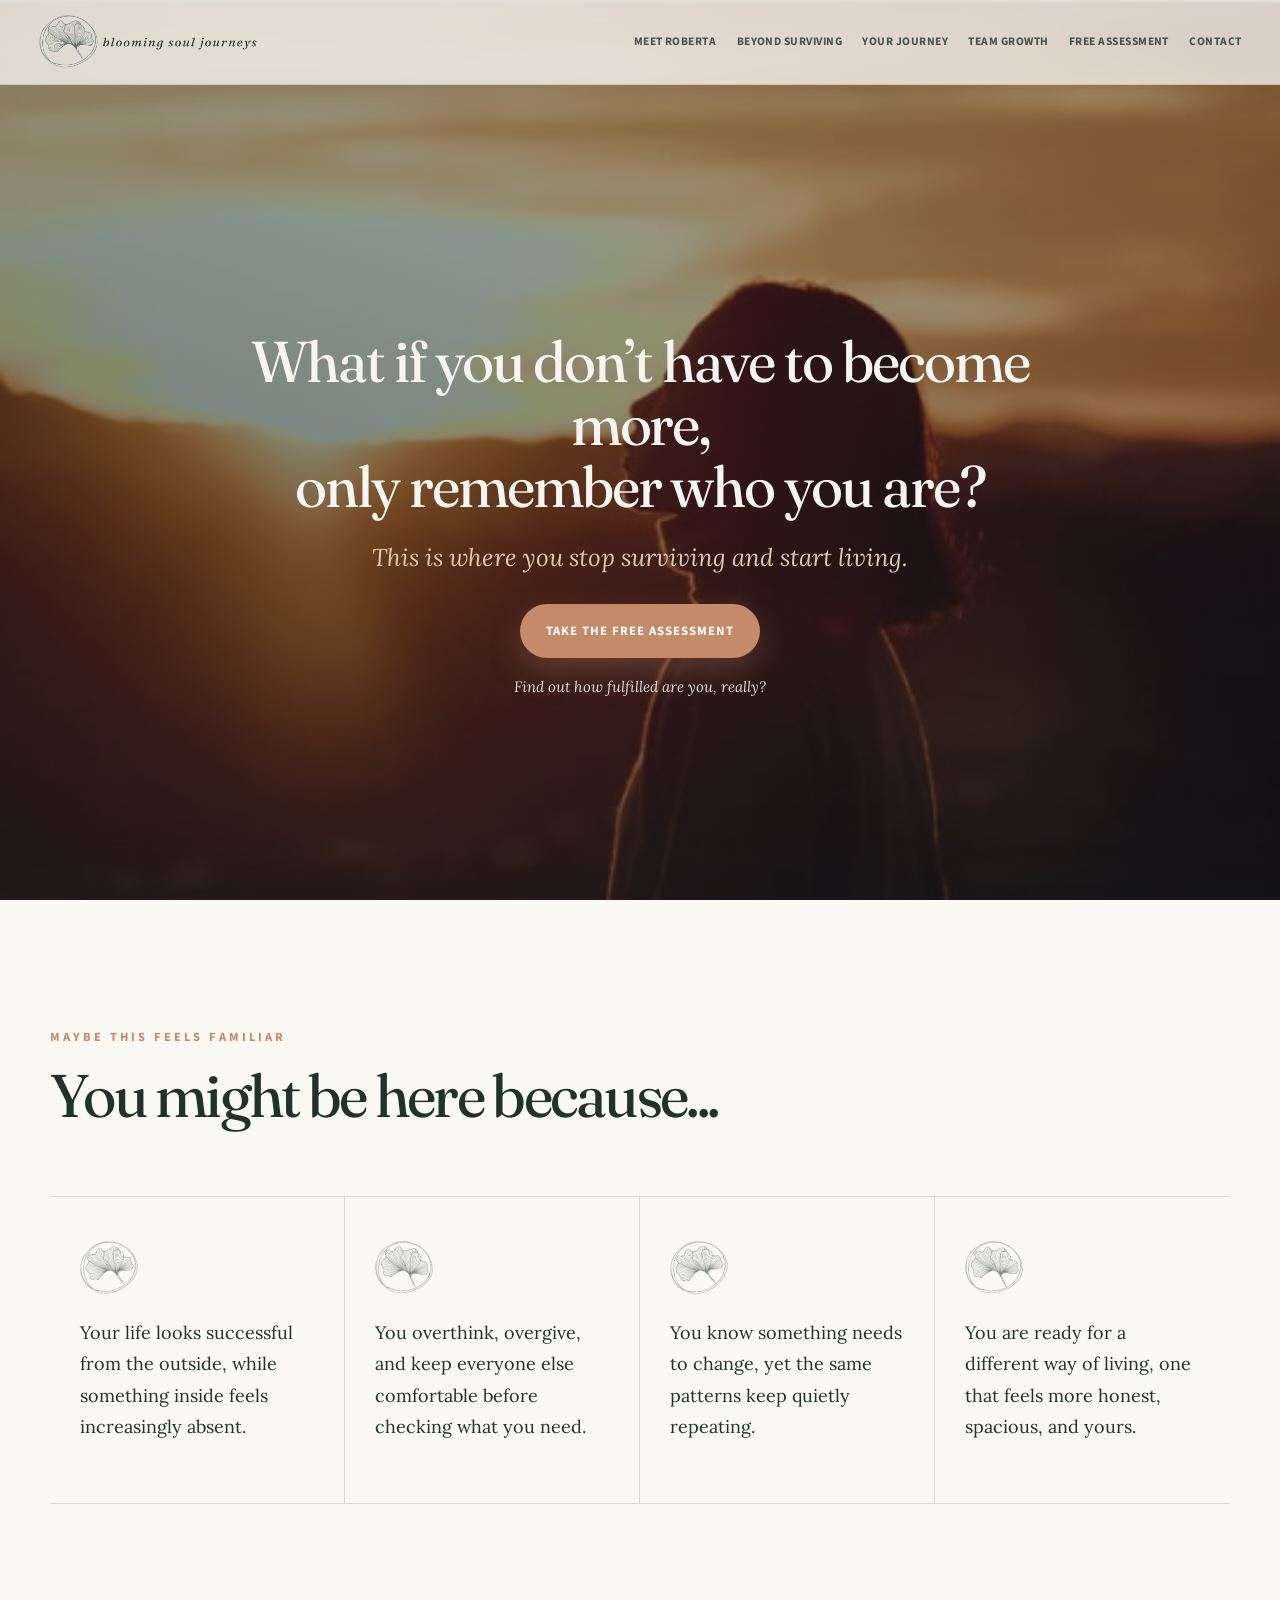
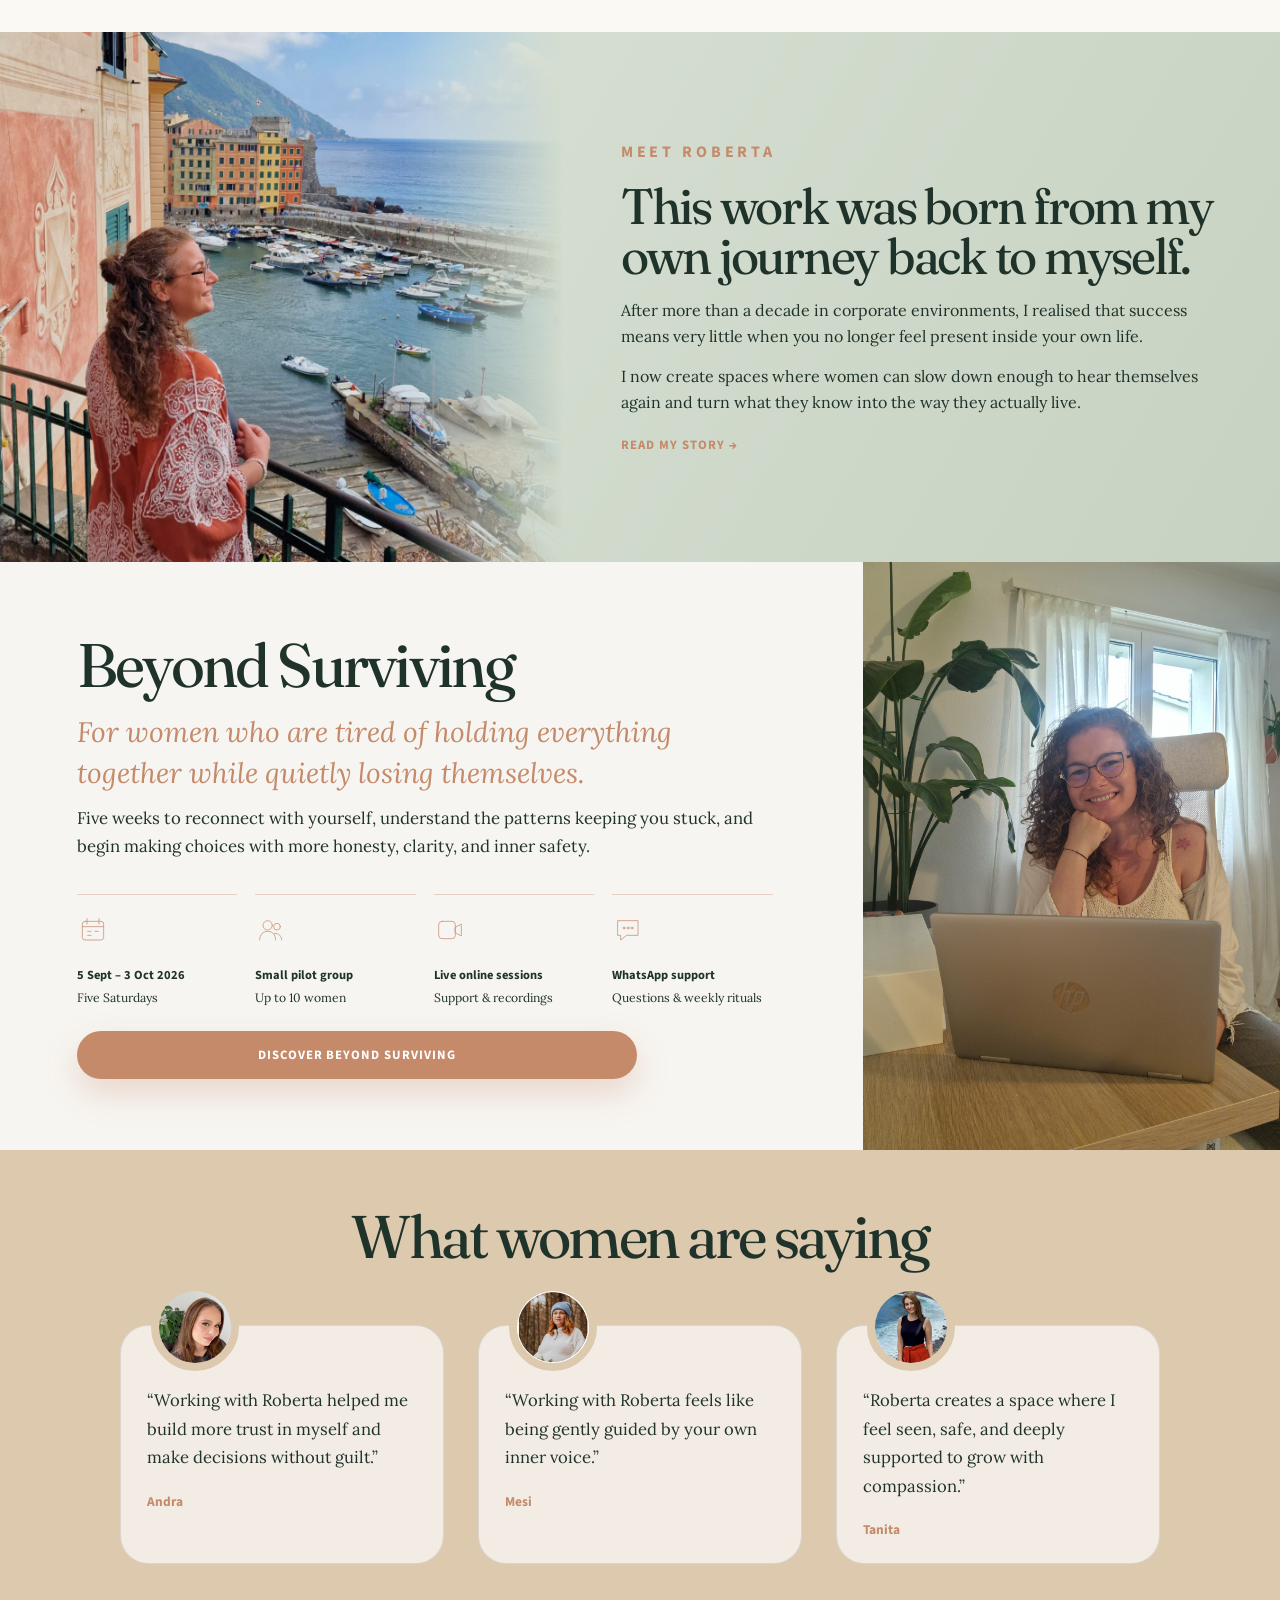
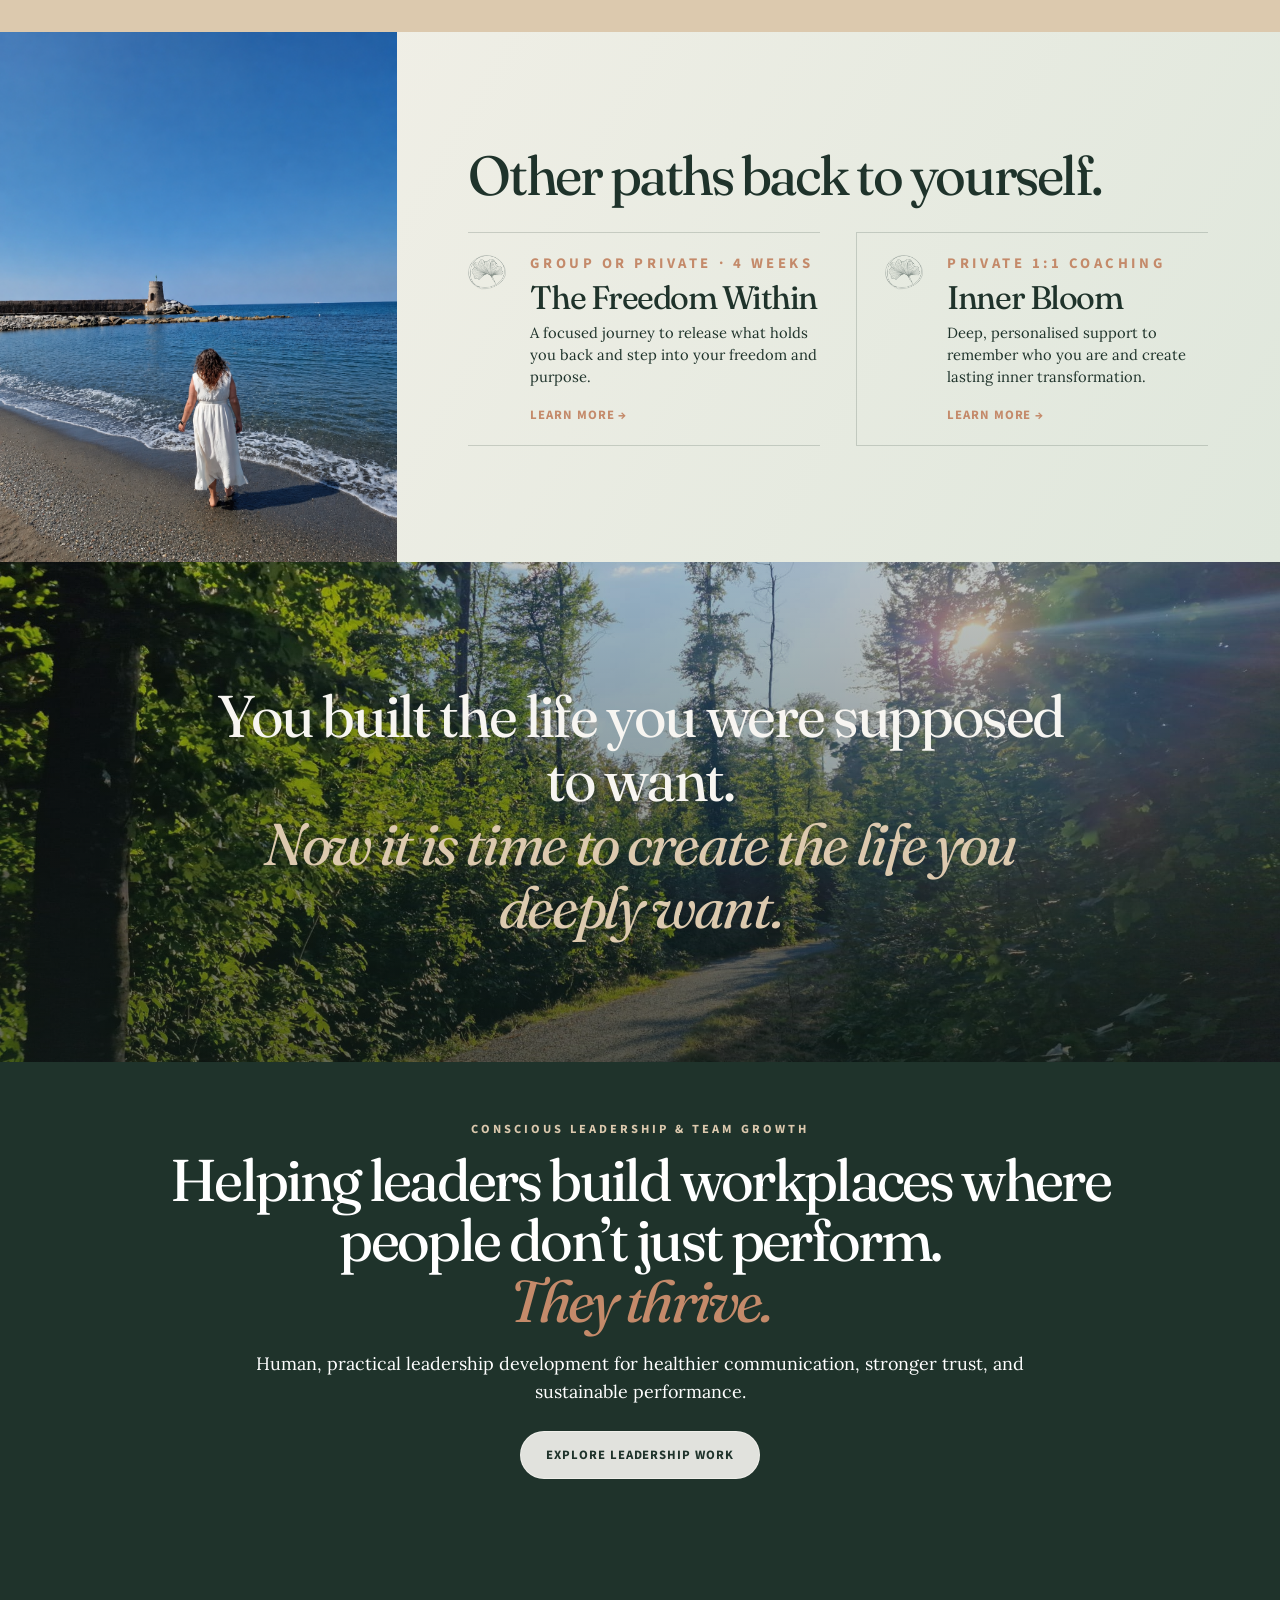
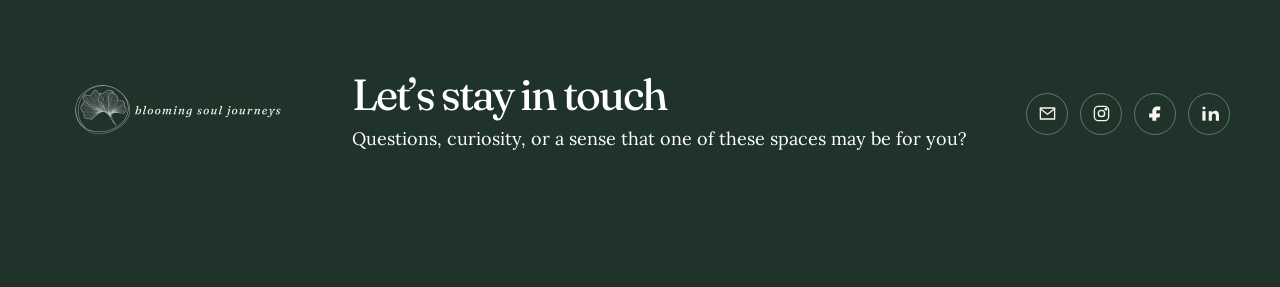
==== commit 49e0002b: "Add files via upload" ====
--- a/index.html
+++ b/index.html
@@ -8,7 +8,7 @@
   <link rel="preconnect" href="https://fonts.googleapis.com">
   <link rel="preconnect" href="https://fonts.gstatic.com" crossorigin>
   <link href="https://fonts.googleapis.com/css2?family=Fraunces:opsz,wght@9..144,300..700&family=Lora:ital,wght@0,400..700;1,400..700&family=Source+Sans+3:wght@400;500;600;700&display=swap" rel="stylesheet">
-  <link rel="stylesheet" href="styles.css?v=11">
+  <link rel="stylesheet" href="styles.css?v=12">
 </head>
 <body>
 <a class="skip-link" href="#main">Skip to content</a>
@@ -196,6 +196,6 @@
     </div>
   </div>
 </footer>
-<script src="script.js?v=11"></script>
+<script src="script.js?v=12"></script>
 </body>
 </html>
--- a/styles.css
+++ b/styles.css
@@ -1057,3 +1057,73 @@
     font-size:clamp(2.45rem,10vw,3.4rem);
   }
 }
+
+
+/* =========================================================
+   V12 — Compact Conscious Leadership homepage section
+   ========================================================= */
+
+.leadership{
+  min-height:350px;
+  padding:58px 28px 62px;
+  display:grid;
+  place-items:center;
+}
+
+.leadership-inner{
+  width:min(1080px,100%);
+  margin:0 auto;
+}
+
+.leadership .eyebrow{
+  margin-bottom:.75rem;
+}
+
+.leadership h2{
+  max-width:1040px;
+  margin:0 auto 1.15rem;
+  font-size:clamp(2.65rem,4.6vw,4.8rem);
+  line-height:1.03;
+}
+
+.leadership p:not(.eyebrow){
+  max-width:820px;
+  margin:0 auto 1.6rem;
+  font-size:clamp(1rem,1.4vw,1.18rem);
+  line-height:1.55;
+}
+
+.leadership .button{
+  min-height:48px;
+  padding:.8rem 1.55rem;
+}
+
+@media(max-width:900px){
+  .leadership{
+    min-height:auto;
+    padding:54px 24px 58px;
+  }
+
+  .leadership h2{
+    font-size:clamp(2.4rem,7vw,3.8rem);
+  }
+}
+
+@media(max-width:650px){
+  .leadership{
+    padding:48px 20px 52px;
+  }
+
+  .leadership h2{
+    font-size:clamp(2.15rem,10vw,3.15rem);
+  }
+
+  .leadership p:not(.eyebrow){
+    font-size:1rem;
+  }
+
+  .leadership .button{
+    width:100%;
+    max-width:360px;
+  }
+}
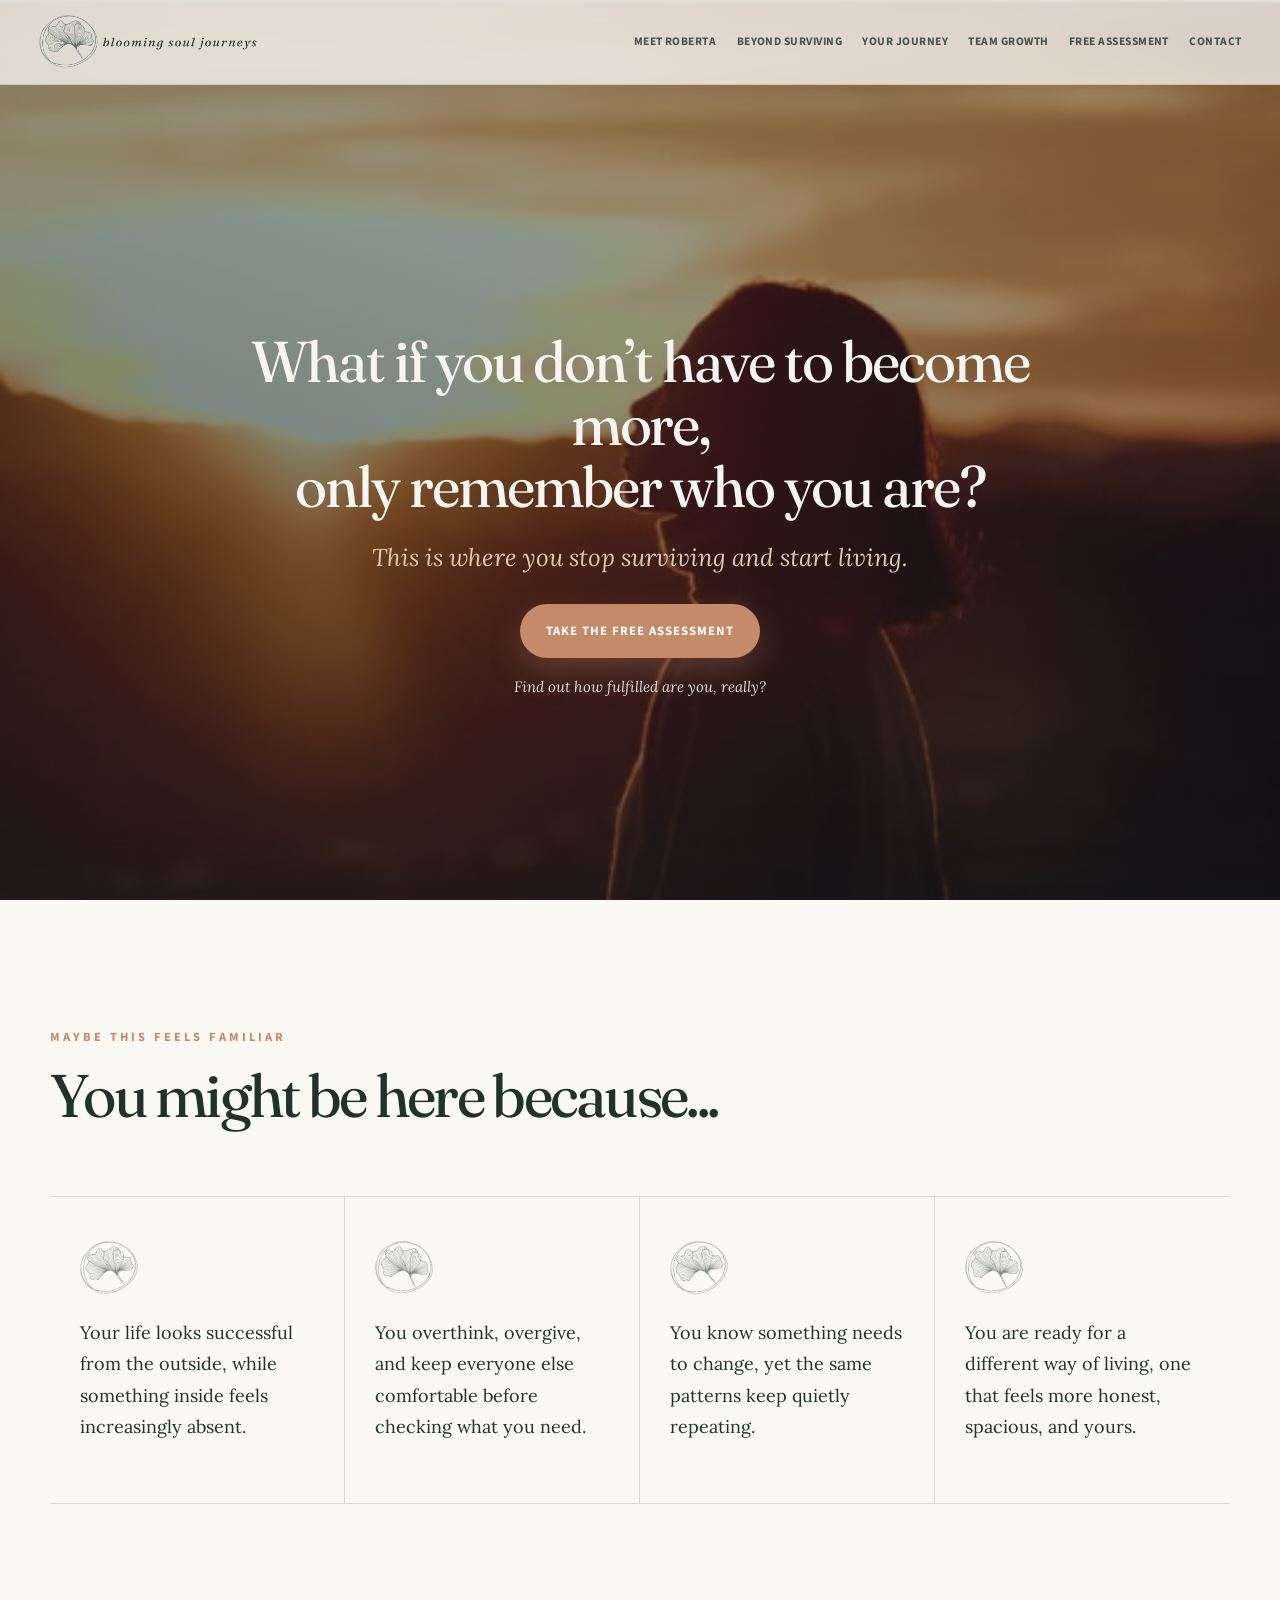
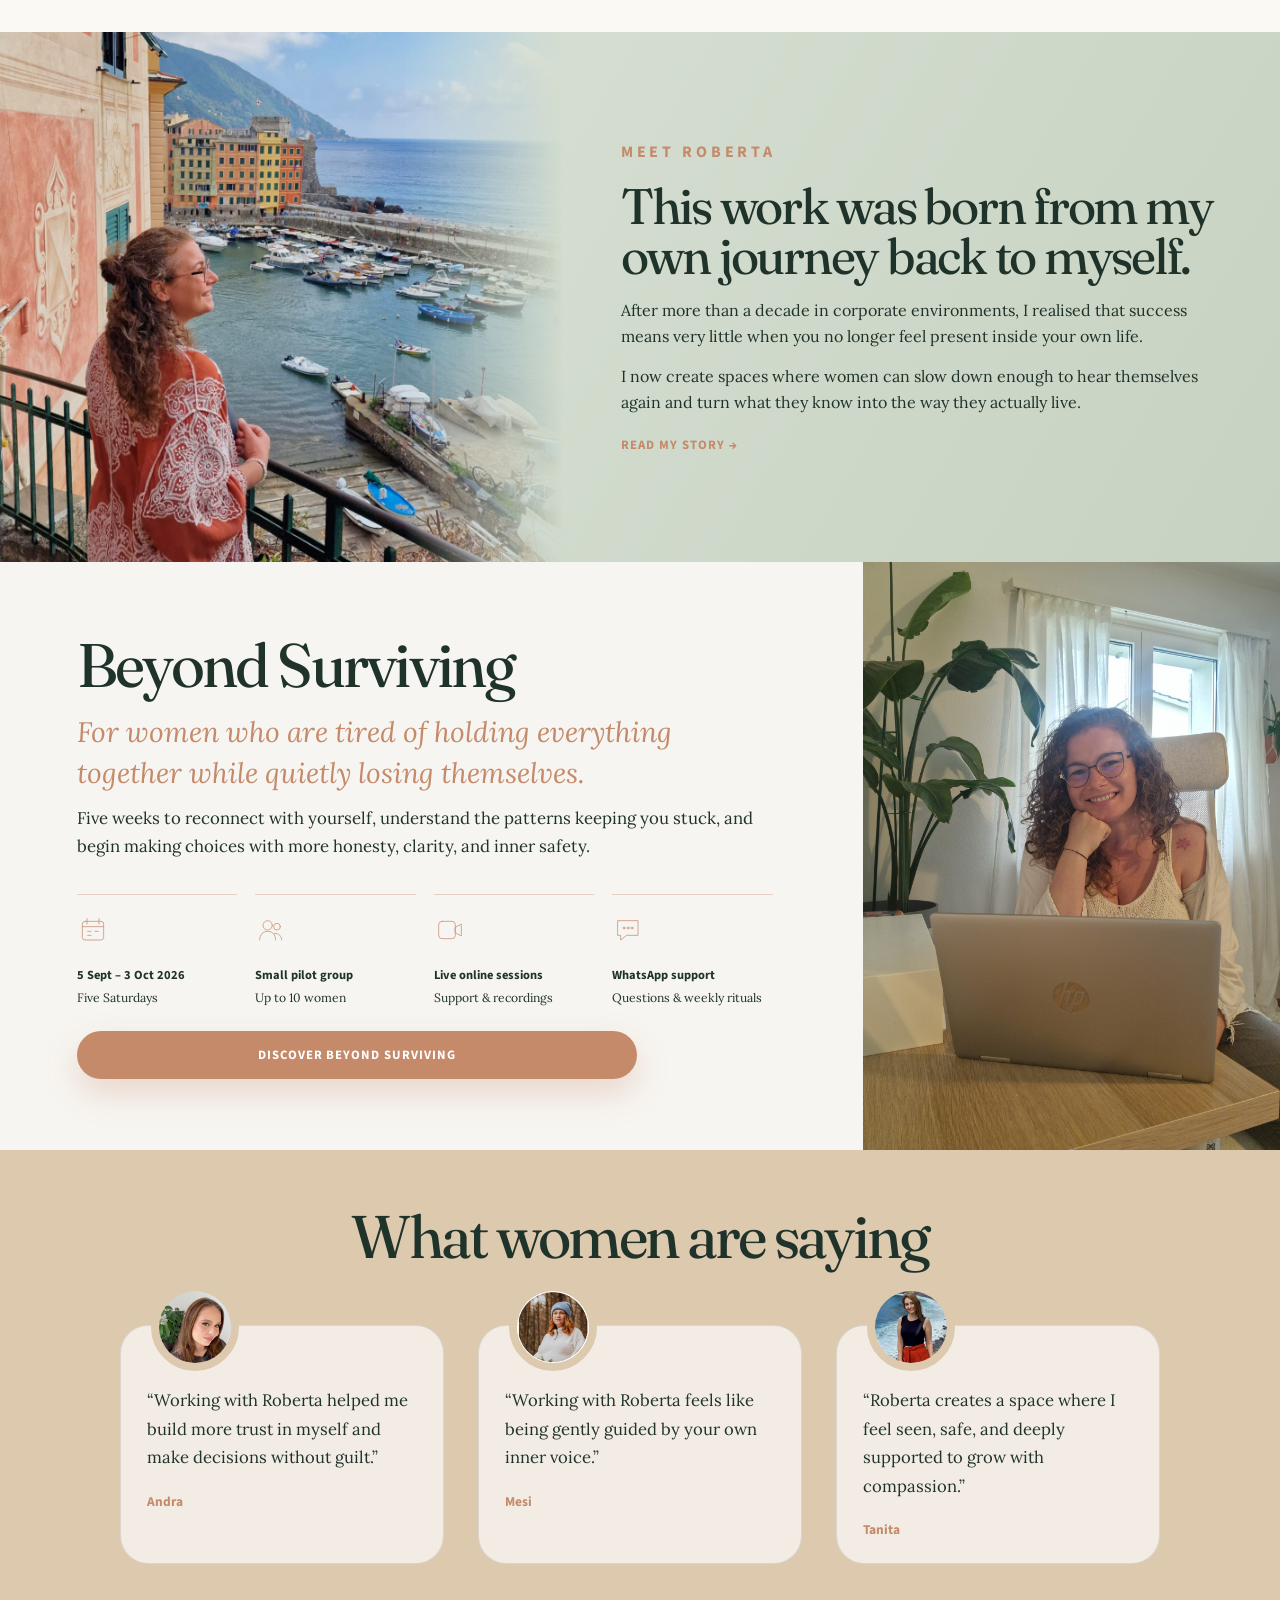
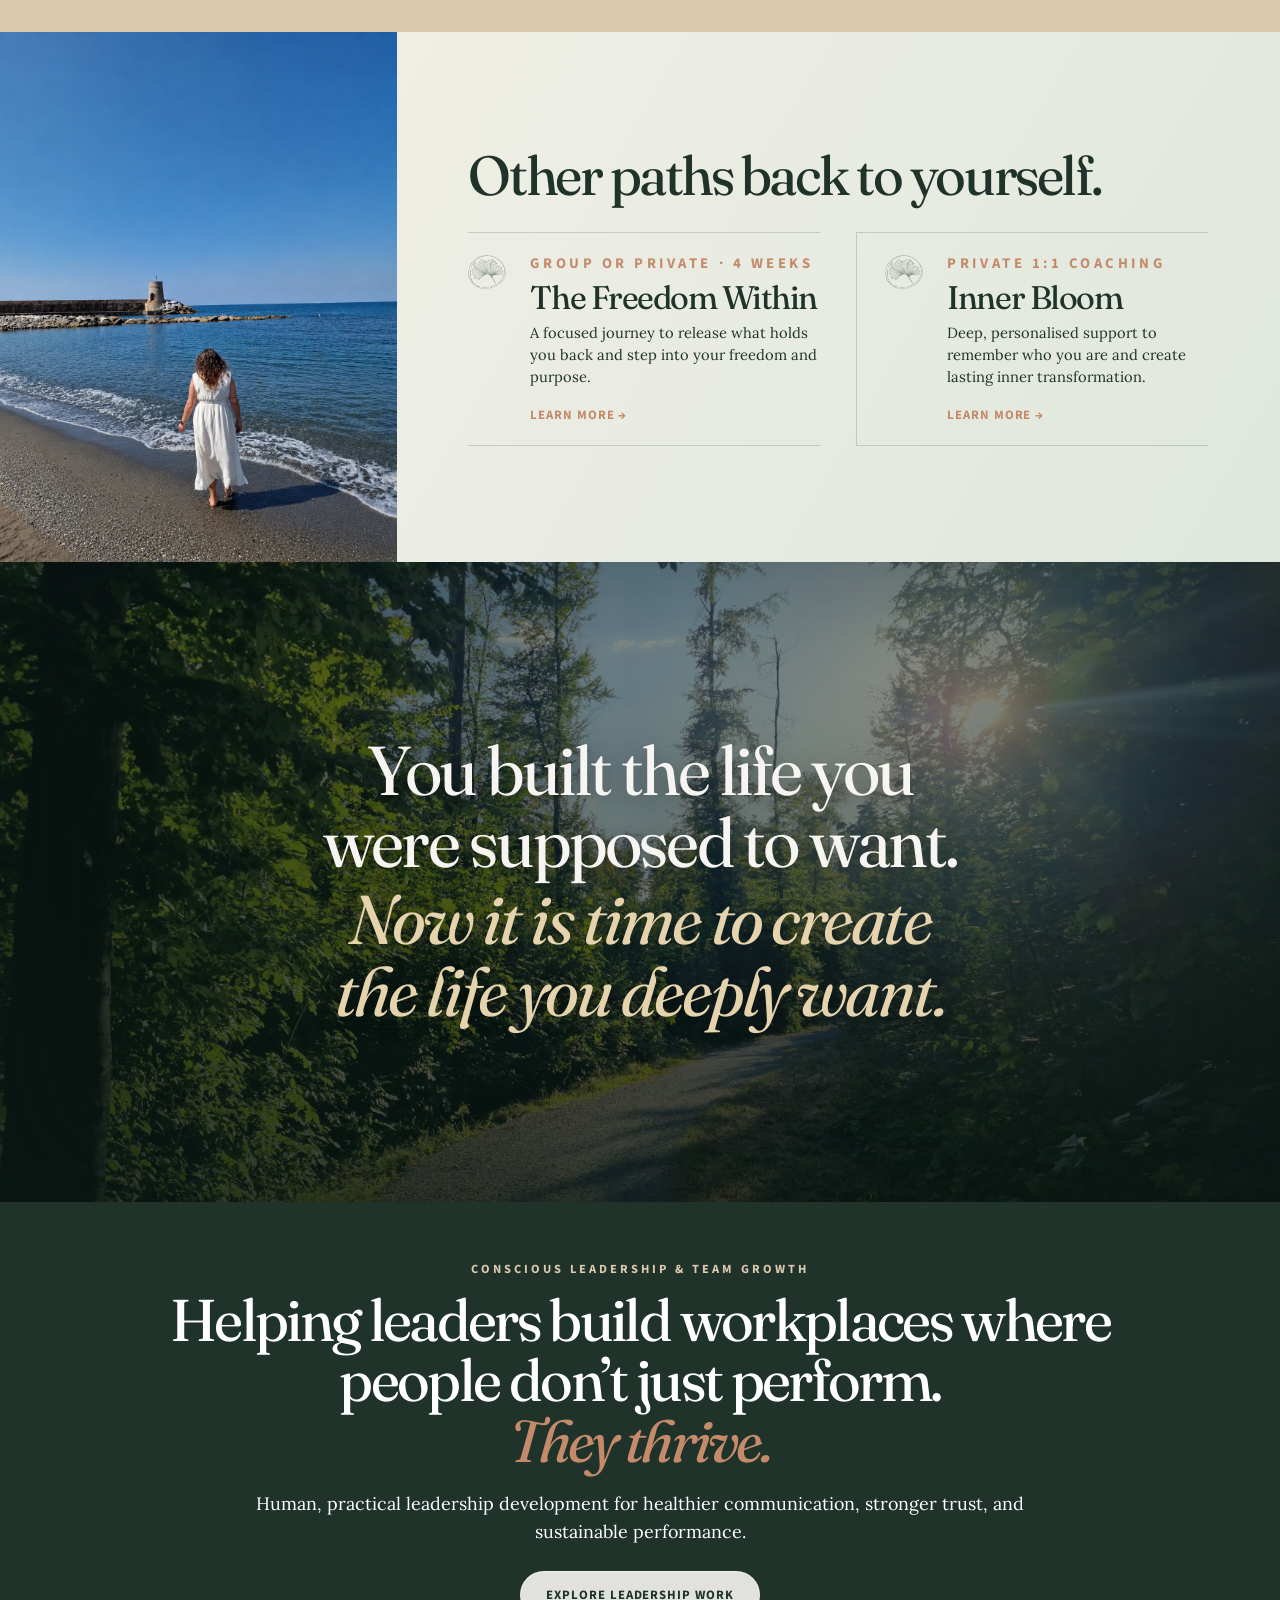
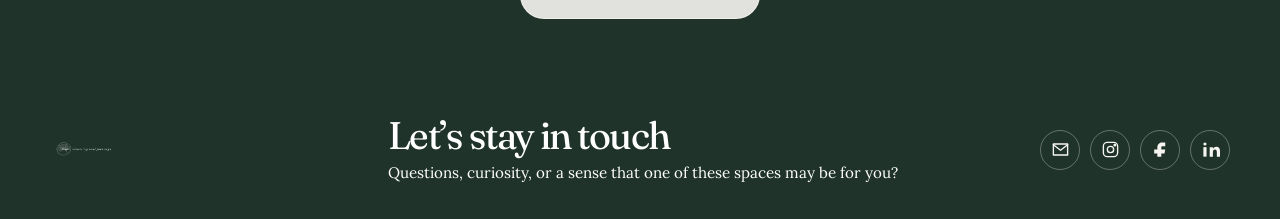
==== commit 8c4b21c5: "Add files via upload" ====
--- a/index.html
+++ b/index.html
@@ -8,7 +8,7 @@
   <link rel="preconnect" href="https://fonts.googleapis.com">
   <link rel="preconnect" href="https://fonts.gstatic.com" crossorigin>
   <link href="https://fonts.googleapis.com/css2?family=Fraunces:opsz,wght@9..144,300..700&family=Lora:ital,wght@0,400..700;1,400..700&family=Source+Sans+3:wght@400;500;600;700&display=swap" rel="stylesheet">
-  <link rel="stylesheet" href="styles.css?v=12">
+  <link rel="stylesheet" href="styles.css?v=13">
 </head>
 <body>
 <a class="skip-link" href="#main">Skip to content</a>
@@ -196,6 +196,6 @@
     </div>
   </div>
 </footer>
-<script src="script.js?v=12"></script>
+<script src="script.js?v=13"></script>
 </body>
 </html>
--- a/styles.css
+++ b/styles.css
@@ -1127,3 +1127,161 @@
     max-width:360px;
   }
 }
+
+
+/* =========================================================
+   V13 — Compact footer + more cinematic forest quote
+   ========================================================= */
+
+/* Cinematic quote */
+.cinematic-quote{
+  min-height:640px;
+  isolation:isolate;
+}
+
+.cinematic-quote > img{
+  object-position:center 52%;
+  transform:scale(1.035);
+  filter:saturate(.92) contrast(1.06) brightness(.86);
+}
+
+.cinematic-quote-overlay{
+  background:
+    radial-gradient(circle at 72% 18%, rgba(255,236,194,.16), transparent 28%),
+    linear-gradient(90deg, rgba(12,27,22,.60) 0%, rgba(12,27,22,.25) 48%, rgba(12,27,22,.48) 100%),
+    linear-gradient(180deg, rgba(12,27,22,.18) 0%, rgba(12,27,22,.58) 100%);
+}
+
+.cinematic-quote::after{
+  content:"";
+  position:absolute;
+  inset:0;
+  z-index:1;
+  pointer-events:none;
+  box-shadow:inset 0 0 140px rgba(10,24,20,.34);
+}
+
+.cinematic-quote-copy{
+  z-index:2;
+  width:min(1180px,calc(100% - 56px));
+}
+
+.cinematic-quote-copy p{
+  font-size:clamp(3rem,5.4vw,6rem);
+  line-height:1.04;
+  text-wrap:balance;
+  text-shadow:0 4px 24px rgba(0,0,0,.28);
+}
+
+.cinematic-quote-copy p + p{
+  margin-top:.35rem;
+}
+
+.cinematic-quote-copy em{
+  color:#E5D3AD;
+}
+
+/* Compact footer */
+footer{
+  padding:34px 0;
+}
+
+.footer-inner{
+  width:min(1180px,calc(100% - 44px));
+  grid-template-columns:300px minmax(360px,1fr) auto;
+  gap:38px;
+  align-items:center;
+}
+
+.footer-inner > img{
+  width:clamp(220px,16vw,300px);
+  max-height:66px;
+  height:auto;
+  object-fit:contain;
+  object-position:left center;
+}
+
+.footer-copy h3{
+  margin:0 0 .45rem;
+  font-size:clamp(2rem,3vw,3.15rem);
+  line-height:1.05;
+}
+
+.footer-copy p{
+  max-width:720px;
+  font-size:clamp(.95rem,1.15vw,1.08rem);
+  line-height:1.45;
+}
+
+.footer-socials{
+  gap:10px;
+}
+
+.footer-socials a{
+  width:40px;
+  height:40px;
+}
+
+@media(max-width:1000px){
+  .cinematic-quote{
+    min-height:560px;
+  }
+
+  .footer-inner{
+    grid-template-columns:1fr auto;
+    gap:24px 32px;
+  }
+
+  .footer-inner > img{
+    grid-column:1;
+  }
+
+  .footer-copy{
+    grid-column:1;
+  }
+
+  .footer-socials{
+    grid-column:2;
+    grid-row:1 / span 2;
+    justify-content:flex-end;
+  }
+}
+
+@media(max-width:700px){
+  .cinematic-quote{
+    min-height:500px;
+  }
+
+  .cinematic-quote-copy{
+    width:min(100% - 36px,760px);
+  }
+
+  .cinematic-quote-copy p{
+    font-size:clamp(2.25rem,9vw,3.5rem);
+  }
+
+  footer{
+    padding:38px 0 42px;
+  }
+
+  .footer-inner{
+    grid-template-columns:1fr;
+    gap:22px;
+    text-align:left;
+  }
+
+  .footer-inner > img{
+    grid-column:auto;
+    max-height:58px;
+  }
+
+  .footer-copy,
+  .footer-socials{
+    grid-column:auto;
+    grid-row:auto;
+  }
+
+  .footer-socials{
+    justify-content:flex-start;
+  }
+}
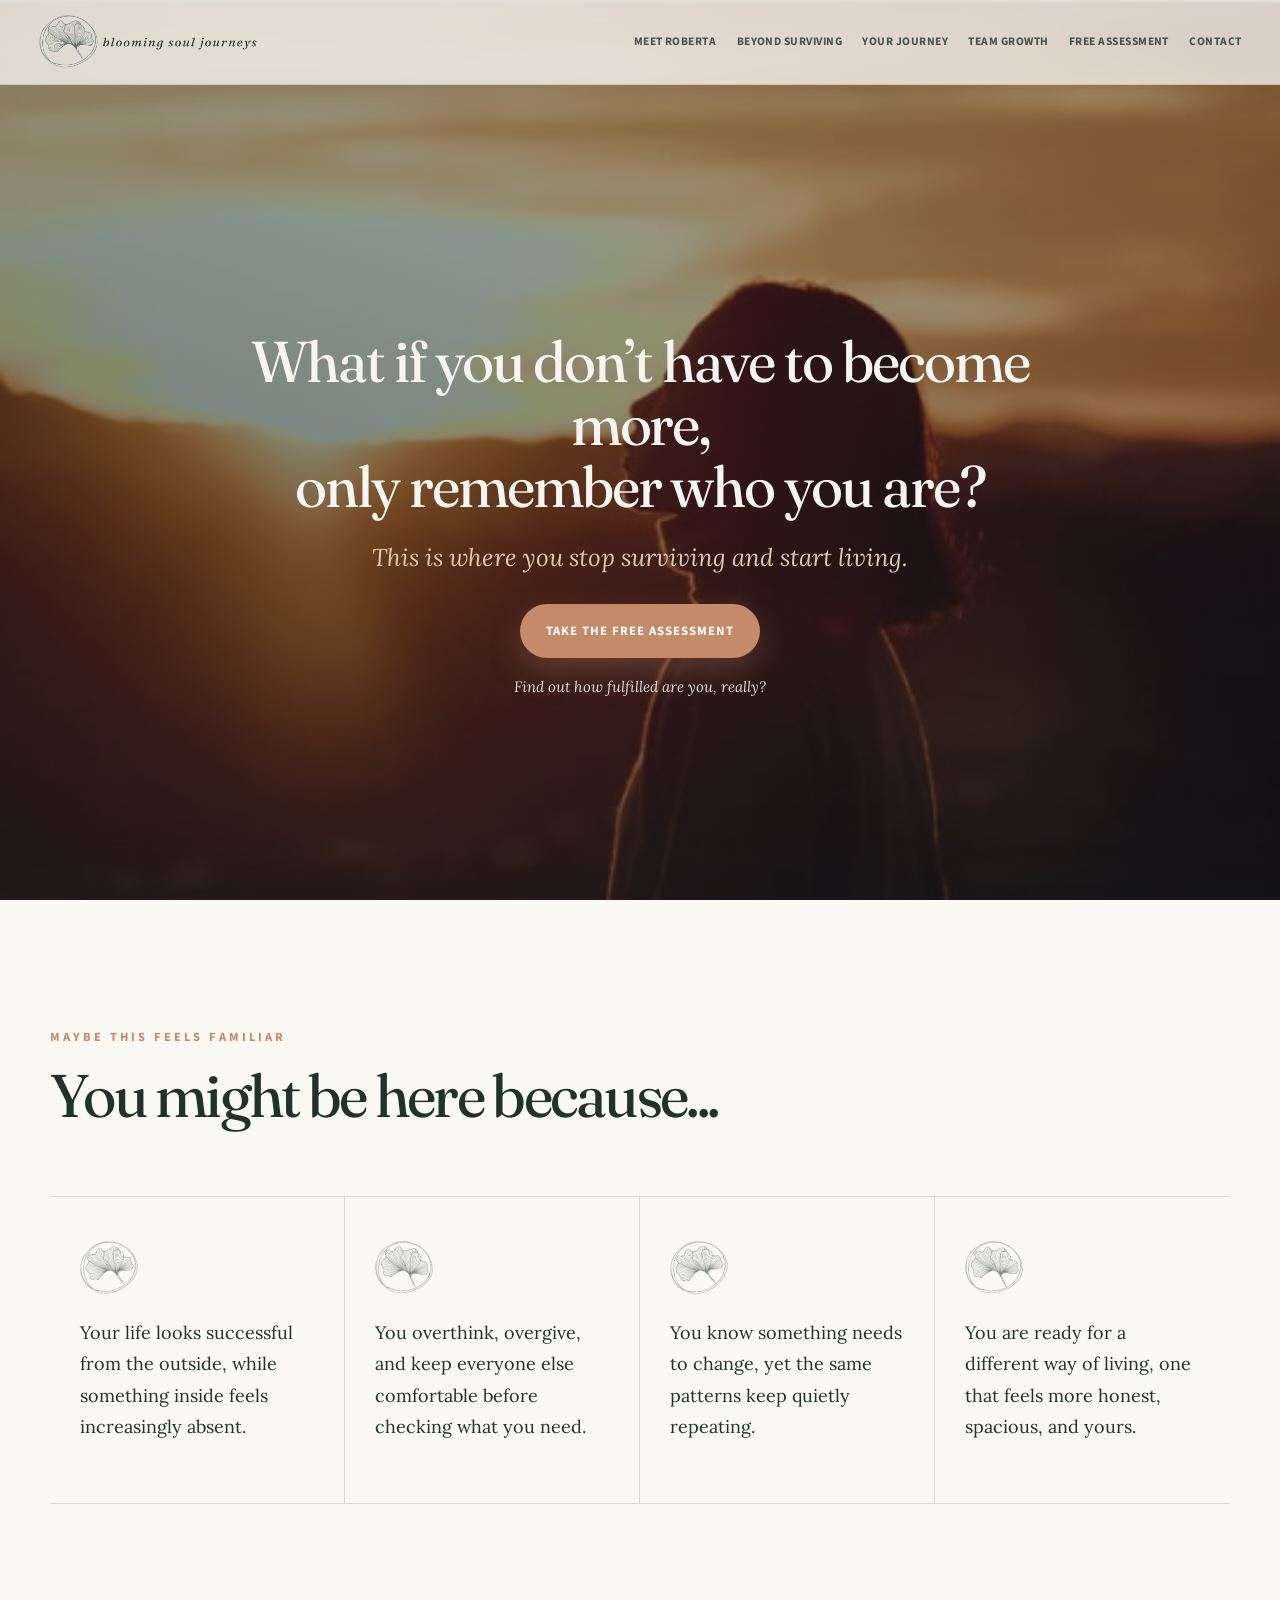
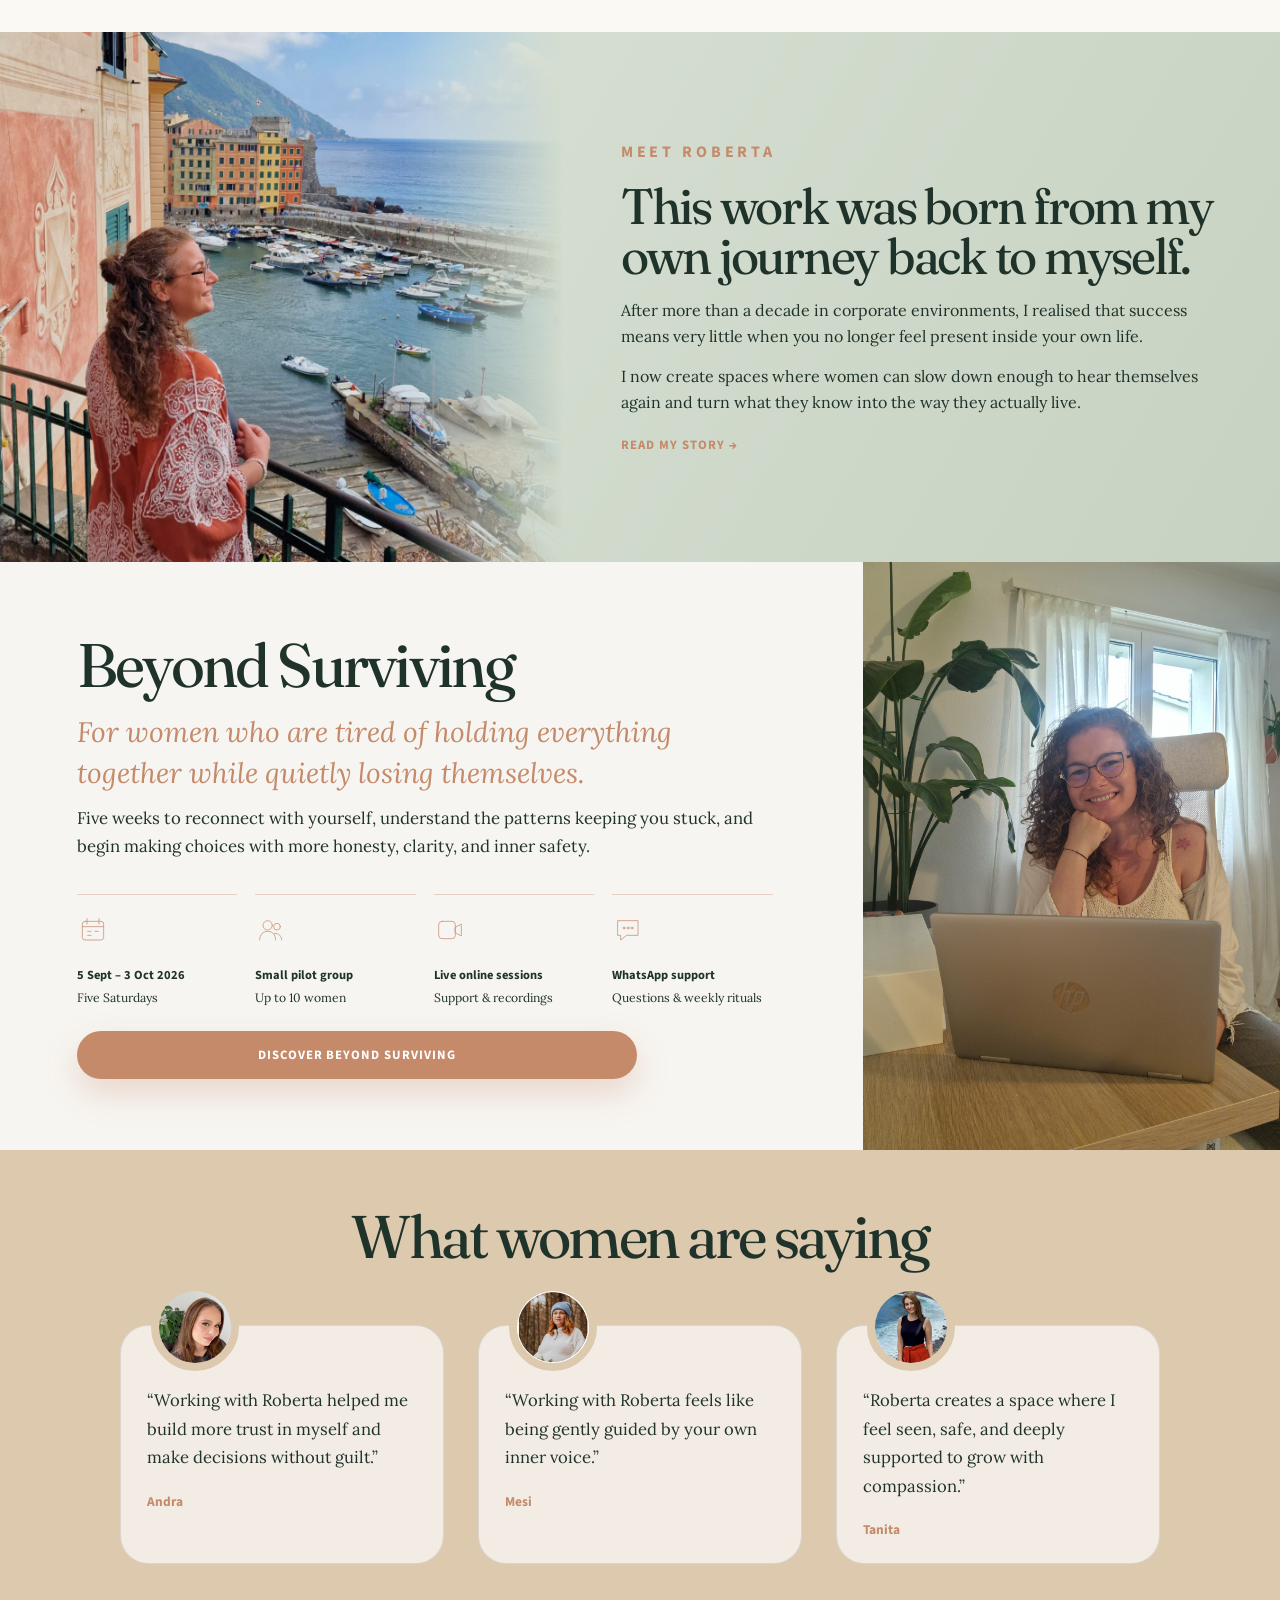
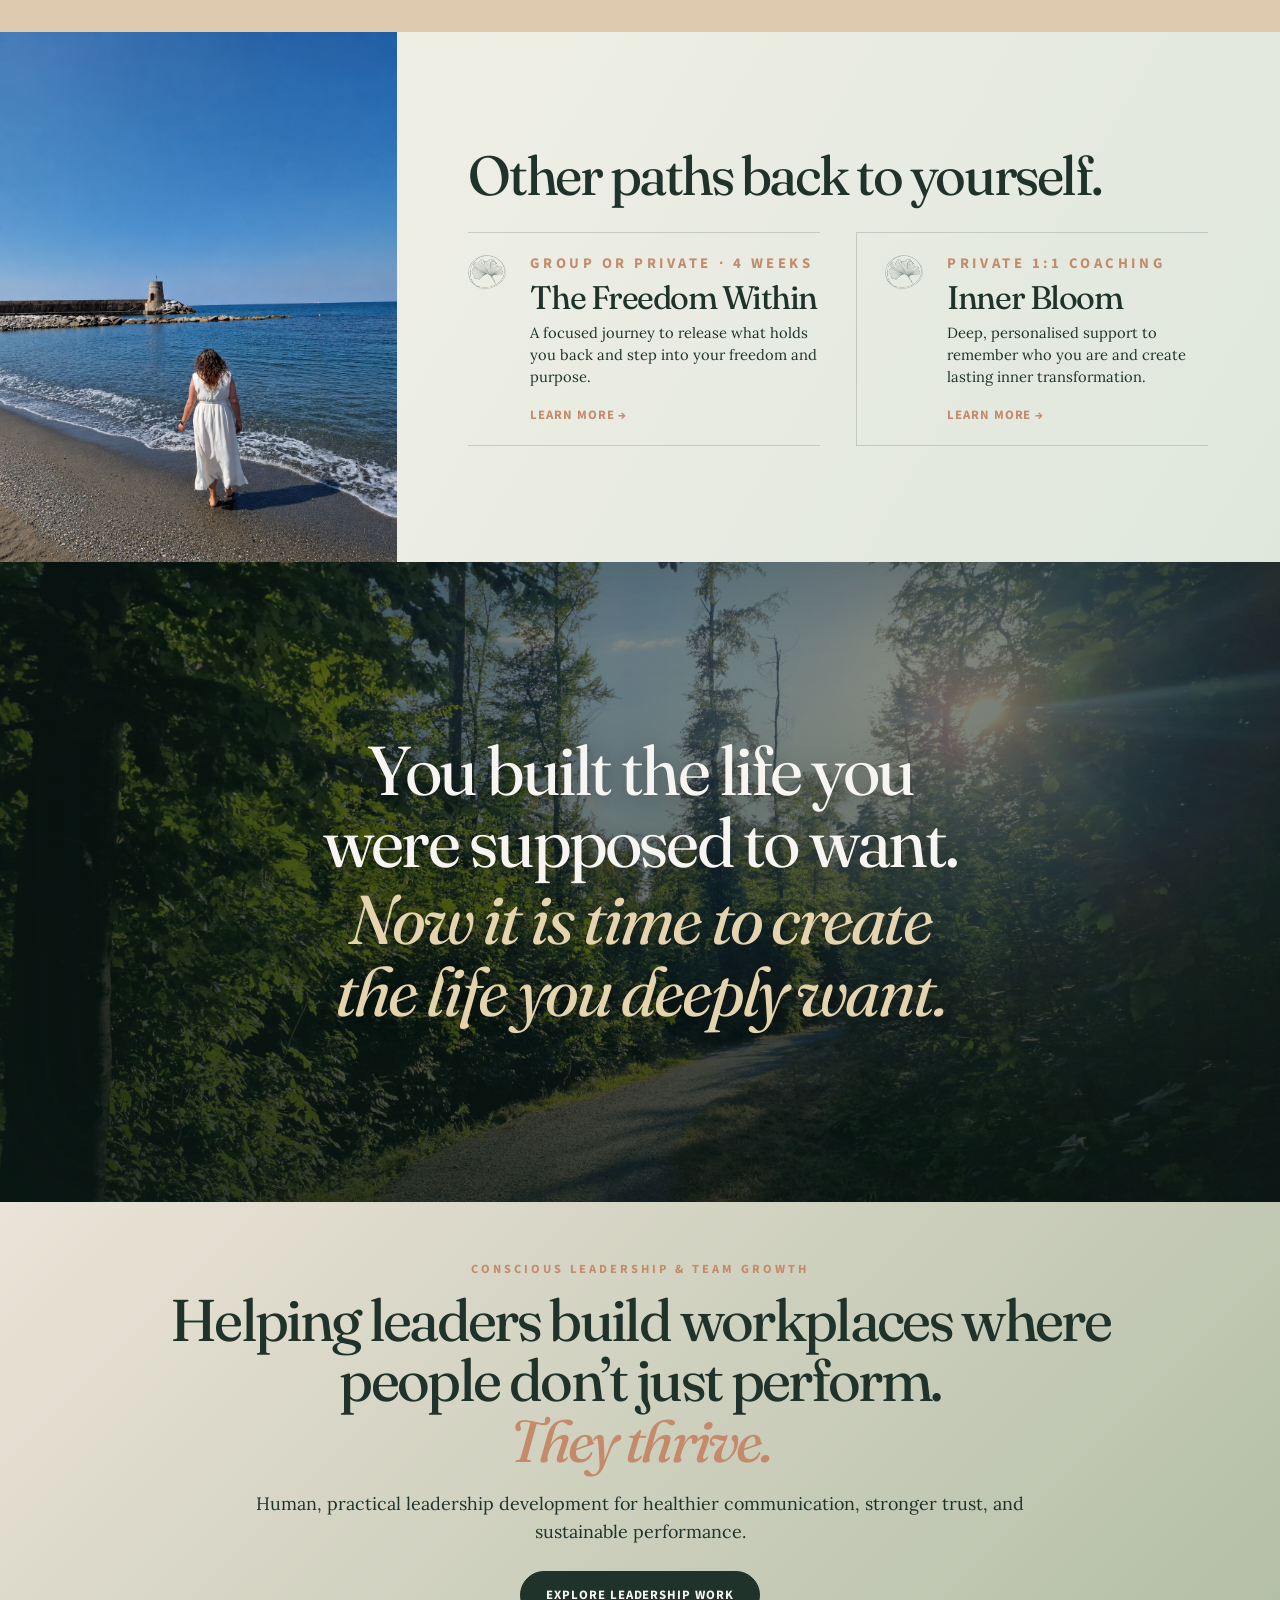
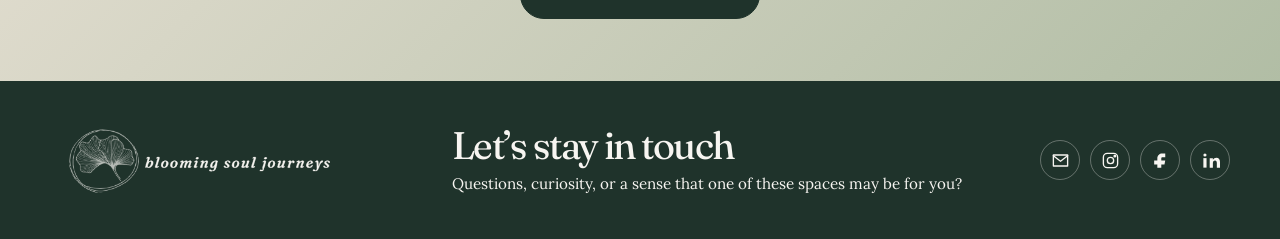
==== commit d4c6be58: "Add files via upload" ====
--- a/index.html
+++ b/index.html
@@ -8,7 +8,7 @@
   <link rel="preconnect" href="https://fonts.googleapis.com">
   <link rel="preconnect" href="https://fonts.gstatic.com" crossorigin>
   <link href="https://fonts.googleapis.com/css2?family=Fraunces:opsz,wght@9..144,300..700&family=Lora:ital,wght@0,400..700;1,400..700&family=Source+Sans+3:wght@400;500;600;700&display=swap" rel="stylesheet">
-  <link rel="stylesheet" href="styles.css?v=13">
+  <link rel="stylesheet" href="styles.css?v=14">
 </head>
 <body>
 <a class="skip-link" href="#main">Skip to content</a>
@@ -175,7 +175,7 @@
 
 <footer id="contact">
   <div class="footer-inner">
-    <img src="logo-dark.png" alt="Blooming Soul Journeys">
+    <img src="footer-logo.png" alt="Blooming Soul Journeys">
     <div class="footer-copy">
       <h3>Let’s stay in touch</h3>
       <p>Questions, curiosity, or a sense that one of these spaces may be for you?</p>
@@ -196,6 +196,6 @@
     </div>
   </div>
 </footer>
-<script src="script.js?v=13"></script>
+<script src="script.js?v=14"></script>
 </body>
 </html>
--- a/styles.css
+++ b/styles.css
@@ -1285,3 +1285,81 @@
     justify-content:flex-start;
   }
 }
+
+
+/* =========================================================
+   V14 — Footer logo correction + section colour separation
+   ========================================================= */
+
+/* Give Leadership its own lighter visual identity */
+.leadership{
+  background:
+    linear-gradient(135deg, rgba(234,226,214,.96), rgba(167,181,154,.88));
+  color:var(--forest);
+}
+
+.leadership .eyebrow{
+  color:var(--clay);
+}
+
+.leadership h2,
+.leadership p{
+  color:var(--forest);
+}
+
+.leadership .button{
+  background:var(--forest);
+  color:var(--white);
+  border-color:var(--forest);
+}
+
+.leadership .button:hover{
+  background:#29483d;
+  border-color:#29483d;
+}
+
+/* Keep footer as the deep grounding close */
+footer{
+  background:var(--forest);
+  color:var(--white);
+  padding:38px 0;
+}
+
+.footer-inner{
+  grid-template-columns:360px minmax(360px,1fr) auto;
+  gap:42px;
+}
+
+.footer-inner > img{
+  width:clamp(300px,22vw,390px);
+  max-height:96px;
+  object-fit:contain;
+  object-position:left center;
+}
+
+.footer-copy h3,
+.footer-copy p{
+  color:var(--white);
+}
+
+@media(max-width:1000px){
+  .footer-inner{
+    grid-template-columns:1fr auto;
+  }
+
+  .footer-inner > img{
+    width:320px;
+    max-height:88px;
+  }
+}
+
+@media(max-width:700px){
+  .footer-inner{
+    grid-template-columns:1fr;
+  }
+
+  .footer-inner > img{
+    width:min(320px,100%);
+    max-height:82px;
+  }
+}
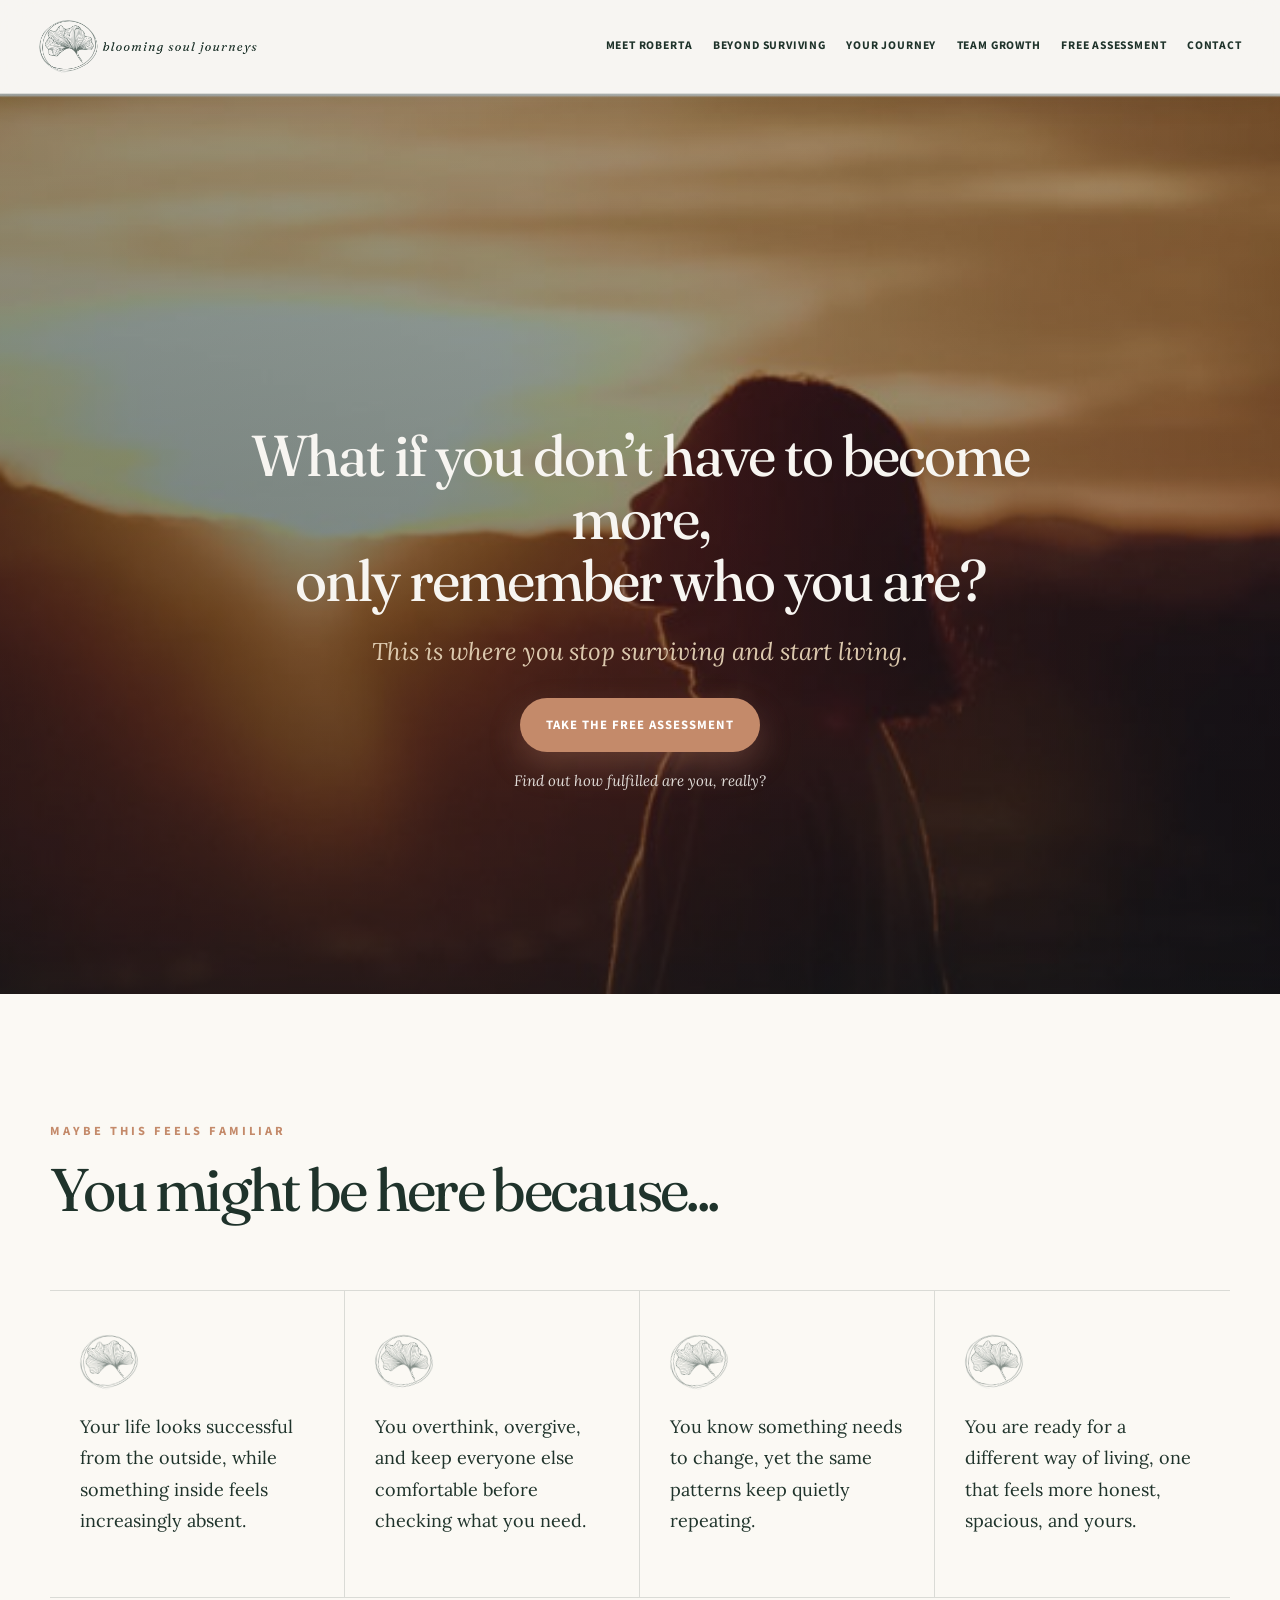
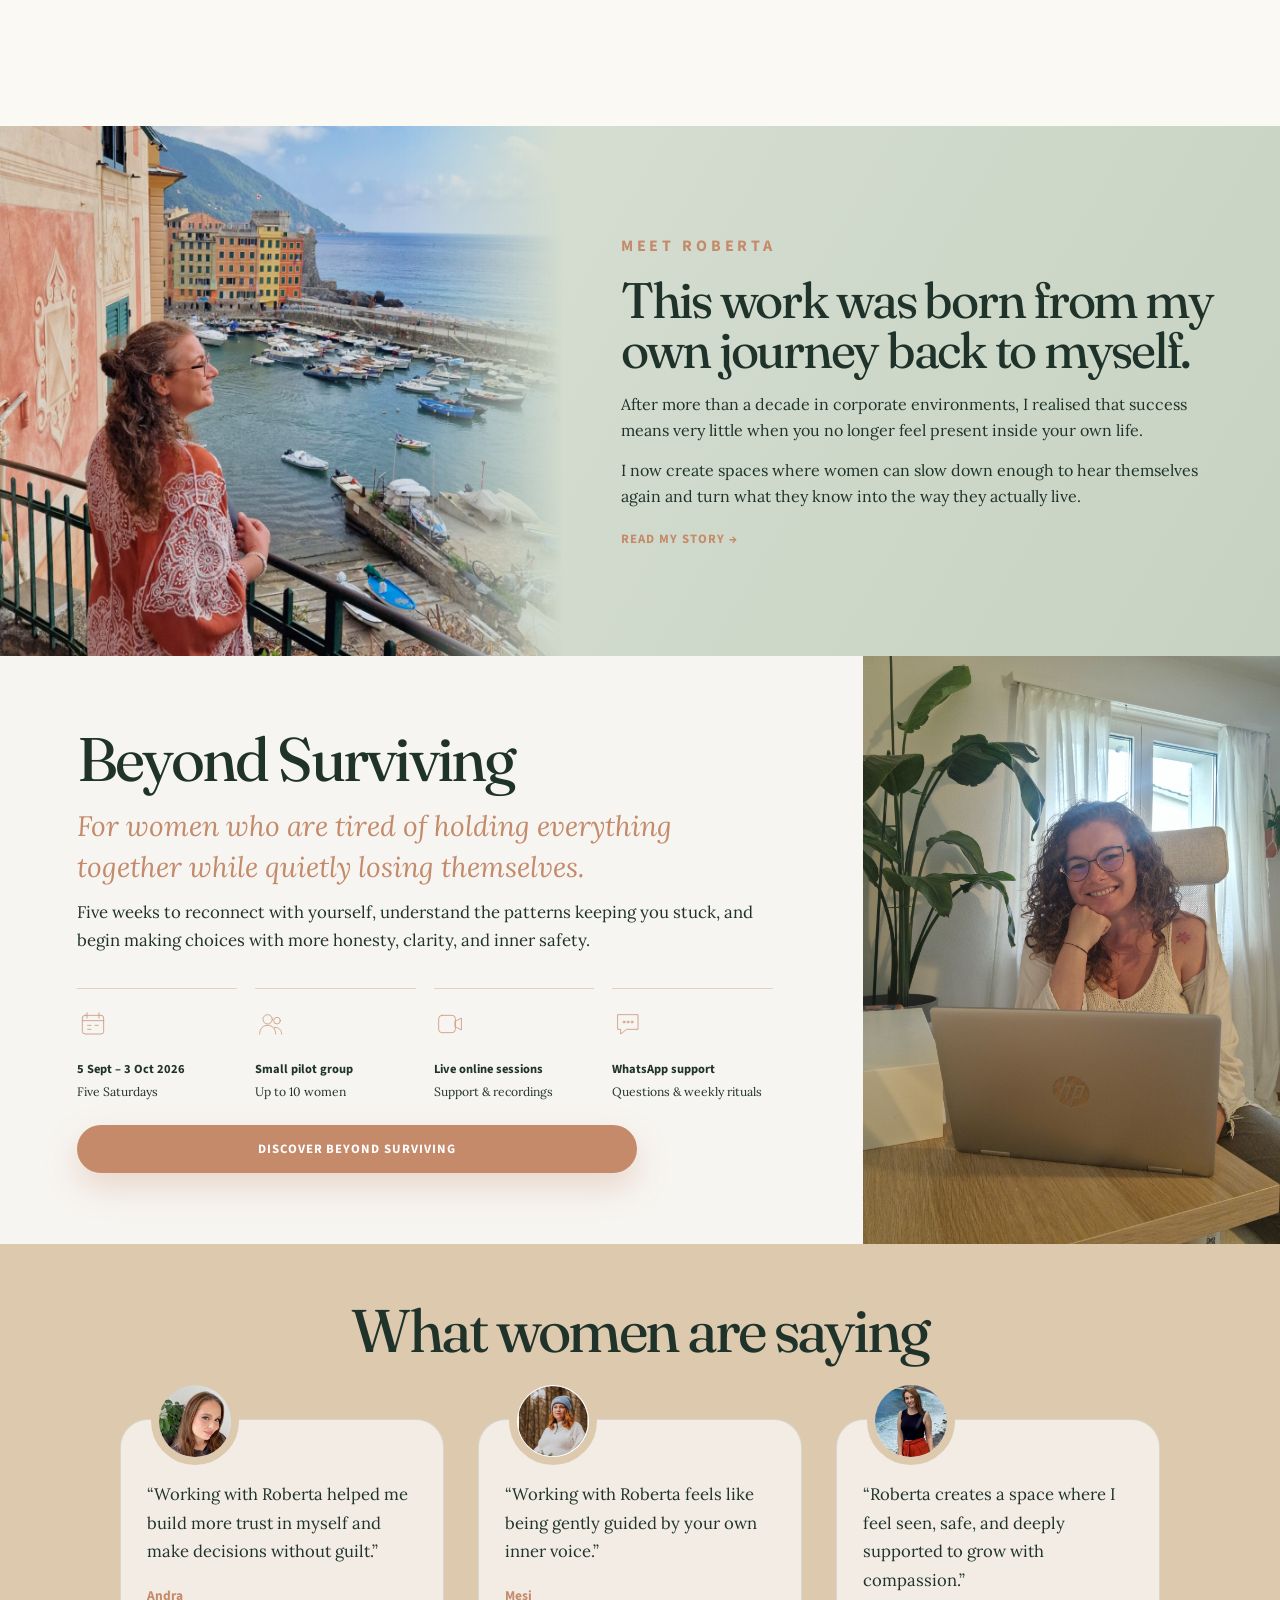
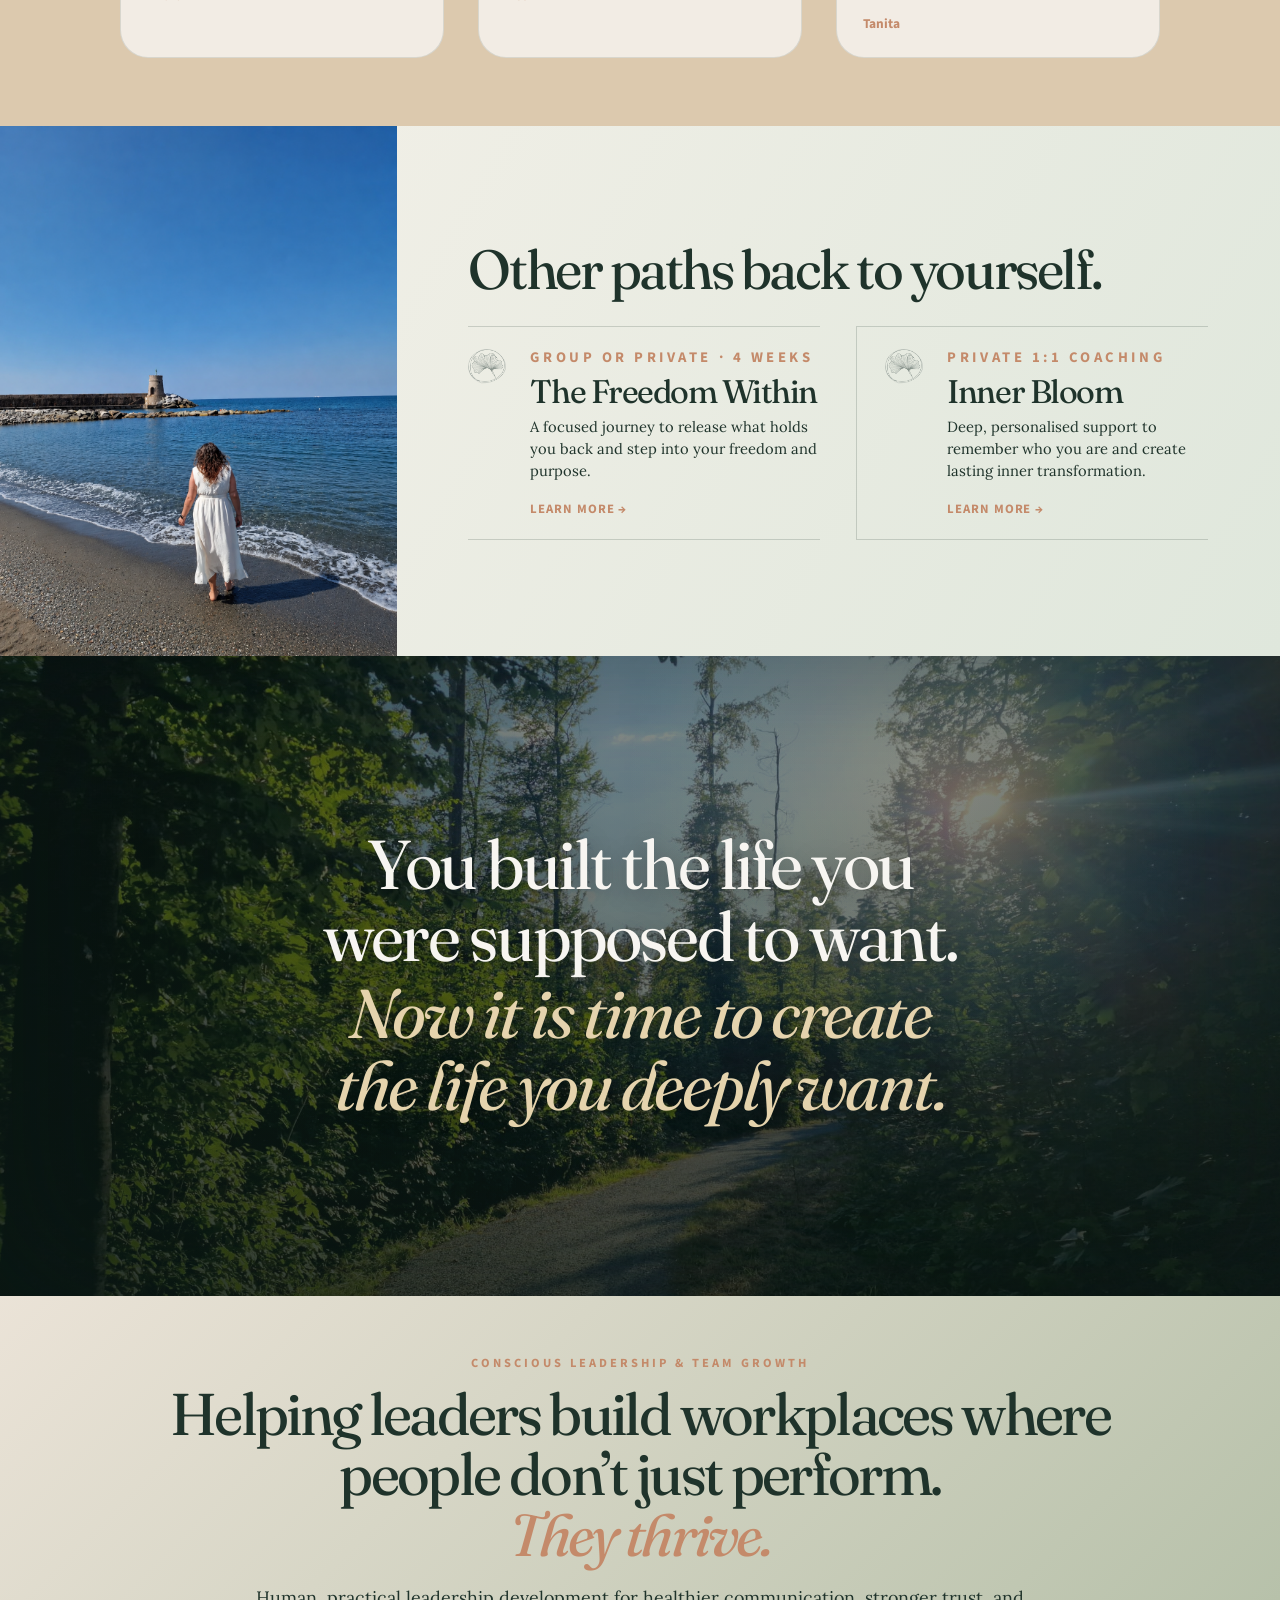
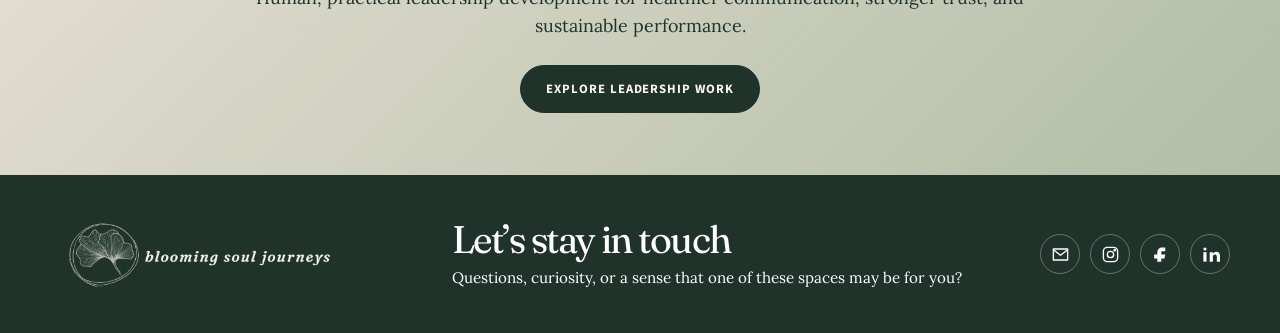
==== commit edcd2e05: "Add files via upload" ====
--- a/index.html
+++ b/index.html
@@ -8,23 +8,13 @@
   <link rel="preconnect" href="https://fonts.googleapis.com">
   <link rel="preconnect" href="https://fonts.gstatic.com" crossorigin>
   <link href="https://fonts.googleapis.com/css2?family=Fraunces:opsz,wght@9..144,300..700&family=Lora:ital,wght@0,400..700;1,400..700&family=Source+Sans+3:wght@400;500;600;700&display=swap" rel="stylesheet">
-  <link rel="stylesheet" href="styles.css?v=14">
+  <link rel="stylesheet" href="styles.css?v=17">
+  <link rel="stylesheet" href="site-shell.css?v=17">
 </head>
 <body>
 <a class="skip-link" href="#main">Skip to content</a>
 
-<header class="site-header">
-  <a class="brand" href="#top"><img src="logo-transparent.png" alt="Blooming Soul Journeys"></a>
-  <button class="menu-toggle" aria-label="Open menu" aria-expanded="false"><span></span><span></span><span></span></button>
-  <nav class="site-nav">
-    <a href="#meet">Meet Roberta</a>
-    <a href="beyond-surviving.html">Beyond Surviving</a>
-    <a href="#journey">Your Journey</a>
-    <a href="#leadership">Team Growth</a>
-    <a href="https://c5d4e2c0.sibforms.com/serve/[base64]" target="_blank" rel="noopener">Free Assessment</a>
-    <a href="#contact">Contact</a>
-  </nav>
-</header>
+<div data-site-header></div>
 
 <main id="main">
   <section class="hero" id="top">
@@ -173,29 +163,8 @@
 
 </main>
 
-<footer id="contact">
-  <div class="footer-inner">
-    <img src="footer-logo.png" alt="Blooming Soul Journeys">
-    <div class="footer-copy">
-      <h3>Let’s stay in touch</h3>
-      <p>Questions, curiosity, or a sense that one of these spaces may be for you?</p>
-    </div>
-    <div class="footer-socials" aria-label="Contact and social links">
-      <a href="mailto:iamrobertamartin@gmail.com" aria-label="Email Roberta">
-        <svg viewBox="0 0 24 24" aria-hidden="true"><path d="M3 5h18v14H3z"/><path d="m3 6 9 7 9-7"/></svg>
-      </a>
-      <a href="https://www.instagram.com/iam_robertamartin/" target="_blank" rel="noopener" aria-label="Instagram">
-        <svg viewBox="0 0 24 24" aria-hidden="true"><rect x="3" y="3" width="18" height="18" rx="5"/><circle cx="12" cy="12" r="4"/><circle cx="17.5" cy="6.5" r="1"/></svg>
-      </a>
-      <a href="https://www.facebook.com/roberta.martin.568" target="_blank" rel="noopener" aria-label="Facebook">
-        <svg viewBox="0 0 24 24" aria-hidden="true"><path d="M14 8h4V3h-4c-3.3 0-6 2.7-6 6v3H4v5h4v4h5v-4h4l1-5h-5V9c0-.6.4-1 1-1z"/></svg>
-      </a>
-      <a href="https://www.linkedin.com/in/robertaauroremartin/" target="_blank" rel="noopener" aria-label="LinkedIn">
-        <svg viewBox="0 0 24 24" aria-hidden="true"><rect x="3" y="9" width="4" height="12"/><circle cx="5" cy="5" r="2"/><path d="M11 21V9h4v2c1-1.5 2.5-2.5 4.5-2.5 3 0 4.5 2 4.5 5.5v7h-4v-6c0-1.8-.7-3-2.3-3-1.8 0-2.7 1.2-2.7 3.4V21z"/></svg>
-      </a>
-    </div>
-  </div>
-</footer>
-<script src="script.js?v=14"></script>
+<div data-site-footer></div>
+<script src="script.js?v=17"></script>
+  <script src="site-shell.js?v=17"></script>
 </body>
 </html>
--- a/site-shell.css
+++ b/site-shell.css
@@ -0,0 +1,295 @@
+:root{
+  --shell-forest:#1F332B;
+  --shell-clay:#C48A6A;
+  --shell-paper:#F7F5F1;
+  --shell-line:rgba(31,51,43,.13);
+}
+
+html{
+  scroll-padding-top:94px;
+}
+
+body{
+  padding-top:94px;
+}
+
+body.menu-open{
+  overflow:hidden;
+}
+
+.shared-site-header{
+  position:fixed;
+  top:0;
+  left:0;
+  right:0;
+  z-index:9999;
+  min-height:94px;
+  display:flex;
+  align-items:center;
+  justify-content:space-between;
+  gap:1.5rem;
+  width:100%;
+  padding:14px clamp(20px,3vw,46px);
+  background:rgba(247,245,241,.92);
+  border-bottom:1px solid var(--shell-line);
+  backdrop-filter:blur(16px);
+  -webkit-backdrop-filter:blur(16px);
+  box-shadow:0 8px 30px rgba(31,51,43,.05);
+  transition:background .2s ease,box-shadow .2s ease;
+}
+
+.shared-site-header.is-scrolled{
+  background:rgba(247,245,241,.98);
+  box-shadow:0 10px 34px rgba(31,51,43,.1);
+}
+
+.shared-brand{
+  display:flex;
+  align-items:center;
+  flex-shrink:0;
+}
+
+.shared-brand img{
+  display:block;
+  width:clamp(220px,15vw,300px);
+  max-height:66px;
+  object-fit:contain;
+  object-position:left center;
+}
+
+.shared-site-nav{
+  display:flex;
+  align-items:center;
+  justify-content:flex-end;
+  gap:clamp(14px,1.6vw,24px);
+}
+
+.shared-site-nav a{
+  color:var(--shell-forest);
+  text-decoration:none;
+  text-transform:uppercase;
+  letter-spacing:.07em;
+  font-family:"Source Sans 3",Arial,sans-serif;
+  font-size:.73rem;
+  font-weight:700;
+  white-space:nowrap;
+}
+
+.shared-site-nav a:hover,
+.shared-site-nav a[aria-current="page"]{
+  color:var(--shell-clay);
+}
+
+.shared-menu-toggle{
+  display:none;
+  width:42px;
+  height:42px;
+  padding:9px;
+  border:0;
+  background:transparent;
+  cursor:pointer;
+}
+
+.shared-menu-toggle span{
+  display:block;
+  height:2px;
+  margin:5px 0;
+  background:var(--shell-forest);
+}
+
+.shared-site-footer{
+  width:100%;
+  padding:38px 0;
+  background:var(--shell-forest);
+  color:#fff;
+}
+
+.shared-footer-inner{
+  width:min(1180px,calc(100% - 44px));
+  margin:0 auto;
+  display:grid;
+  grid-template-columns:360px minmax(360px,1fr) auto;
+  gap:42px;
+  align-items:center;
+}
+
+.shared-footer-brand{
+  display:flex;
+  align-items:center;
+}
+
+.shared-footer-brand img{
+  width:clamp(300px,22vw,390px);
+  max-height:96px;
+  object-fit:contain;
+  object-position:left center;
+}
+
+.shared-footer-copy h3{
+  margin:0 0 .45rem;
+  color:#fff;
+  font-family:Fraunces,Georgia,serif;
+  font-size:clamp(2rem,3vw,3.15rem);
+  line-height:1.05;
+  font-weight:400;
+}
+
+.shared-footer-copy p{
+  margin:0;
+  max-width:720px;
+  color:#fff;
+  font-family:Lora,Georgia,serif;
+  font-size:clamp(.95rem,1.15vw,1.08rem);
+  line-height:1.45;
+}
+
+.shared-footer-socials{
+  display:flex;
+  align-items:center;
+  justify-content:flex-end;
+  gap:10px;
+}
+
+.shared-footer-socials a{
+  width:40px;
+  height:40px;
+  display:grid;
+  place-items:center;
+  border:1px solid rgba(247,245,241,.32);
+  border-radius:50%;
+  color:#fff;
+  transition:transform .18s ease,background .18s ease;
+}
+
+.shared-footer-socials a:hover{
+  transform:translateY(-2px);
+  background:rgba(247,245,241,.12);
+}
+
+.shared-footer-socials svg{
+  width:19px;
+  height:19px;
+  fill:none;
+  stroke:currentColor;
+  stroke-width:1.7;
+  stroke-linecap:round;
+  stroke-linejoin:round;
+}
+
+.shared-footer-socials a:nth-child(3) svg,
+.shared-footer-socials a:nth-child(4) svg{
+  fill:currentColor;
+  stroke:none;
+}
+
+@media(max-width:1050px){
+  body{
+    padding-top:82px;
+  }
+
+  .shared-site-header{
+    min-height:82px;
+    padding:12px 18px;
+  }
+
+  .shared-brand img{
+    width:210px;
+    max-height:58px;
+  }
+
+  .shared-menu-toggle{
+    display:block;
+    position:relative;
+    z-index:10001;
+  }
+
+  .shared-site-nav{
+    position:fixed;
+    top:0;
+    right:0;
+    z-index:10000;
+    width:min(360px,88vw);
+    height:100vh;
+    padding:104px 28px 40px;
+    flex-direction:column;
+    align-items:flex-start;
+    justify-content:flex-start;
+    gap:1.35rem;
+    background:rgba(247,245,241,.99);
+    box-shadow:-14px 0 36px rgba(31,51,43,.13);
+    transform:translateX(105%);
+    transition:transform .25s ease;
+  }
+
+  .shared-site-nav.is-open{
+    transform:translateX(0);
+  }
+
+  .shared-site-nav a{
+    font-size:.88rem;
+  }
+
+  .shared-footer-inner{
+    grid-template-columns:1fr auto;
+    gap:24px 32px;
+  }
+
+  .shared-footer-brand{
+    grid-column:1;
+  }
+
+  .shared-footer-brand img{
+    width:320px;
+    max-height:88px;
+  }
+
+  .shared-footer-copy{
+    grid-column:1;
+  }
+
+  .shared-footer-socials{
+    grid-column:2;
+    grid-row:1 / span 2;
+  }
+}
+
+@media(max-width:700px){
+  body{
+    padding-top:70px;
+  }
+
+  .shared-site-header{
+    min-height:70px;
+  }
+
+  .shared-brand img{
+    width:190px;
+    max-height:52px;
+  }
+
+  .shared-site-footer{
+    padding:38px 0 42px;
+  }
+
+  .shared-footer-inner{
+    grid-template-columns:1fr;
+    gap:22px;
+    text-align:left;
+  }
+
+  .shared-footer-brand,
+  .shared-footer-copy,
+  .shared-footer-socials{
+    grid-column:auto;
+    grid-row:auto;
+  }
+
+  .shared-footer-brand img{
+    width:min(320px,100%);
+    max-height:82px;
+  }
+
+  .shared-footer-socials{
+    justify-content:flex-start;
+  }
+}
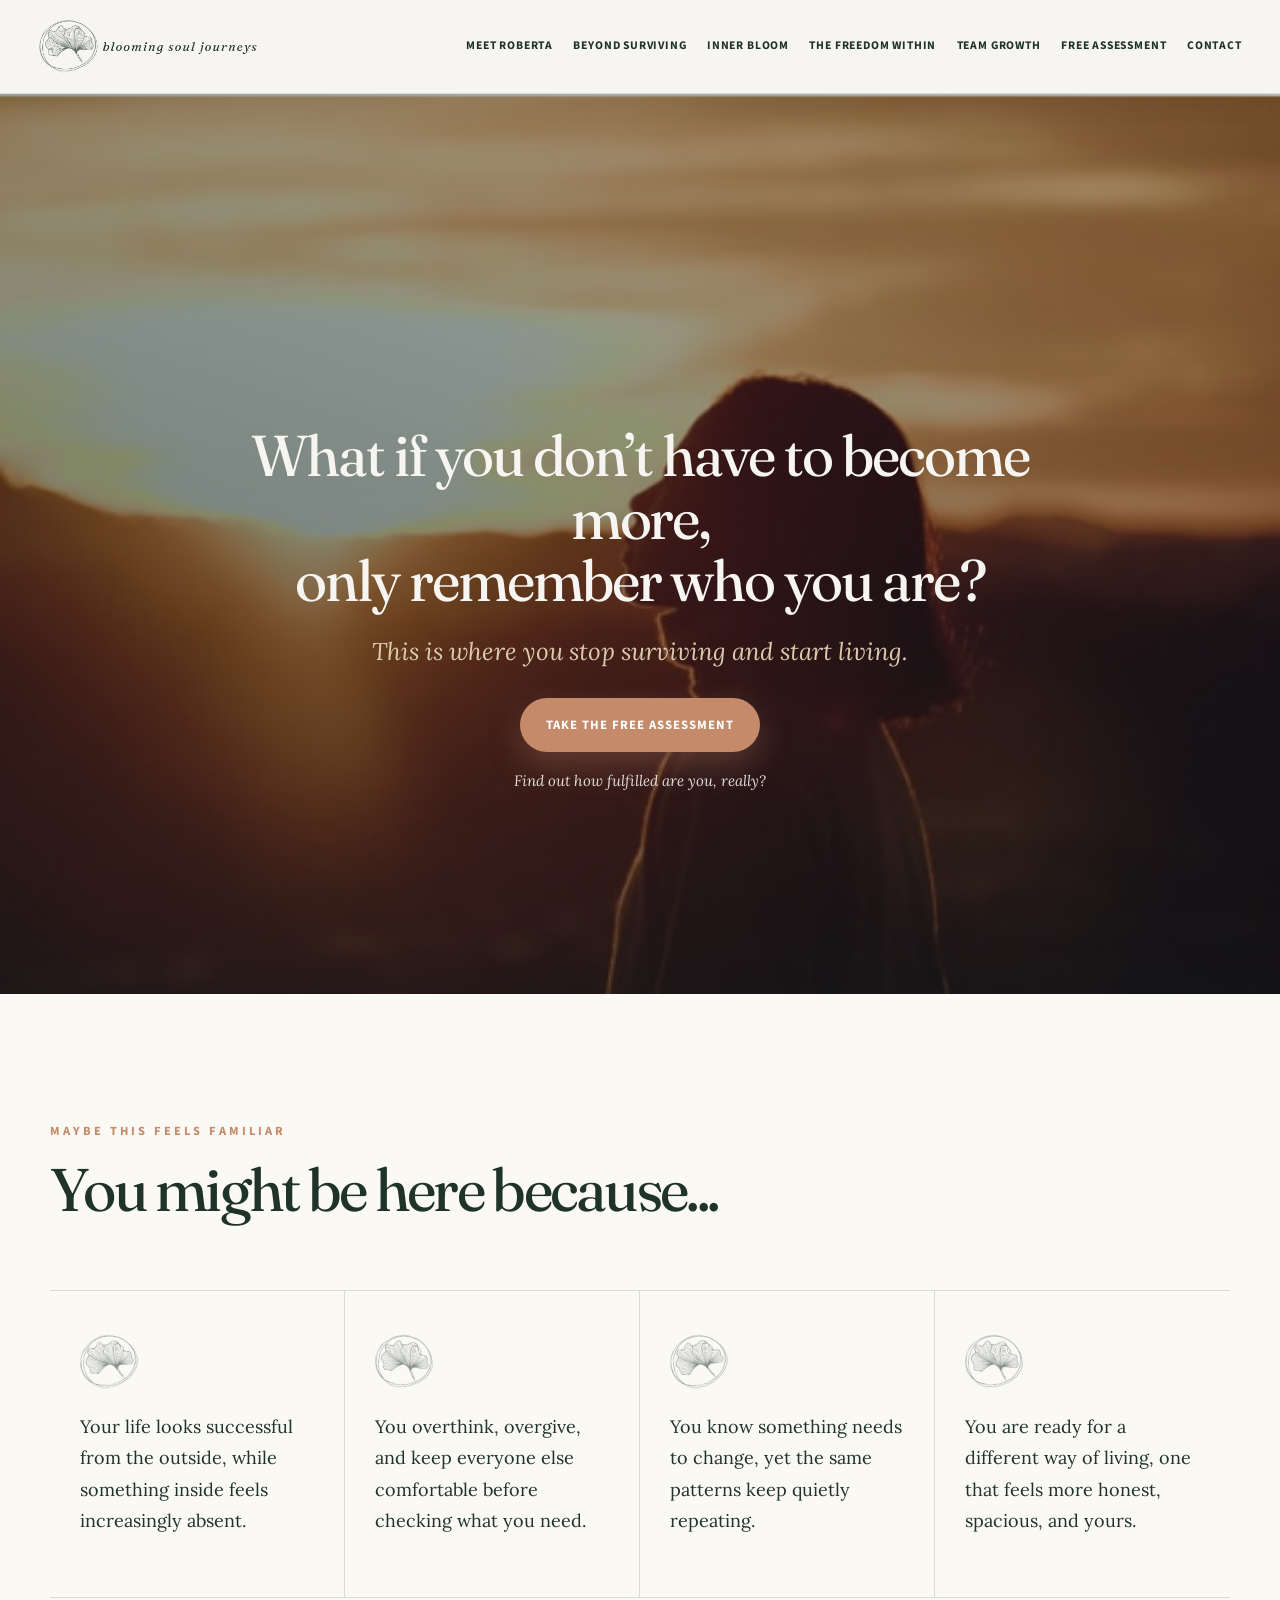
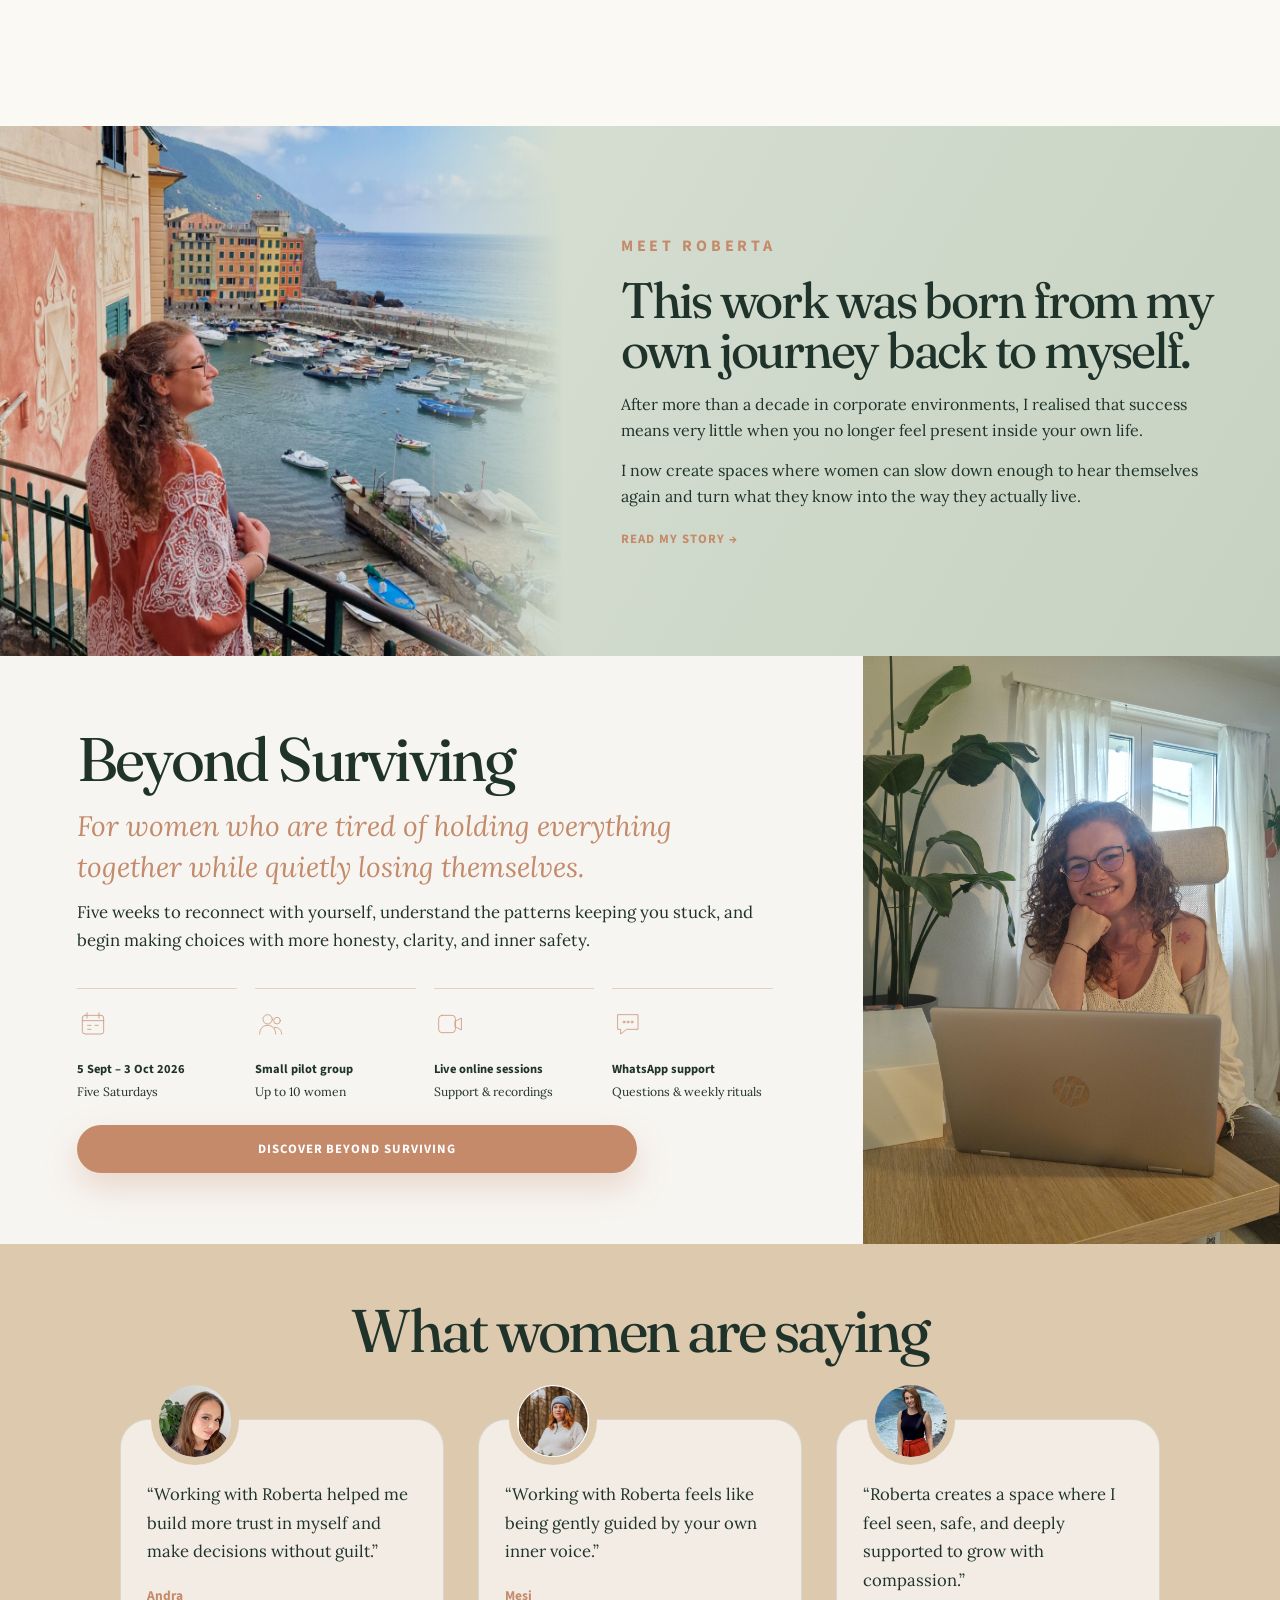
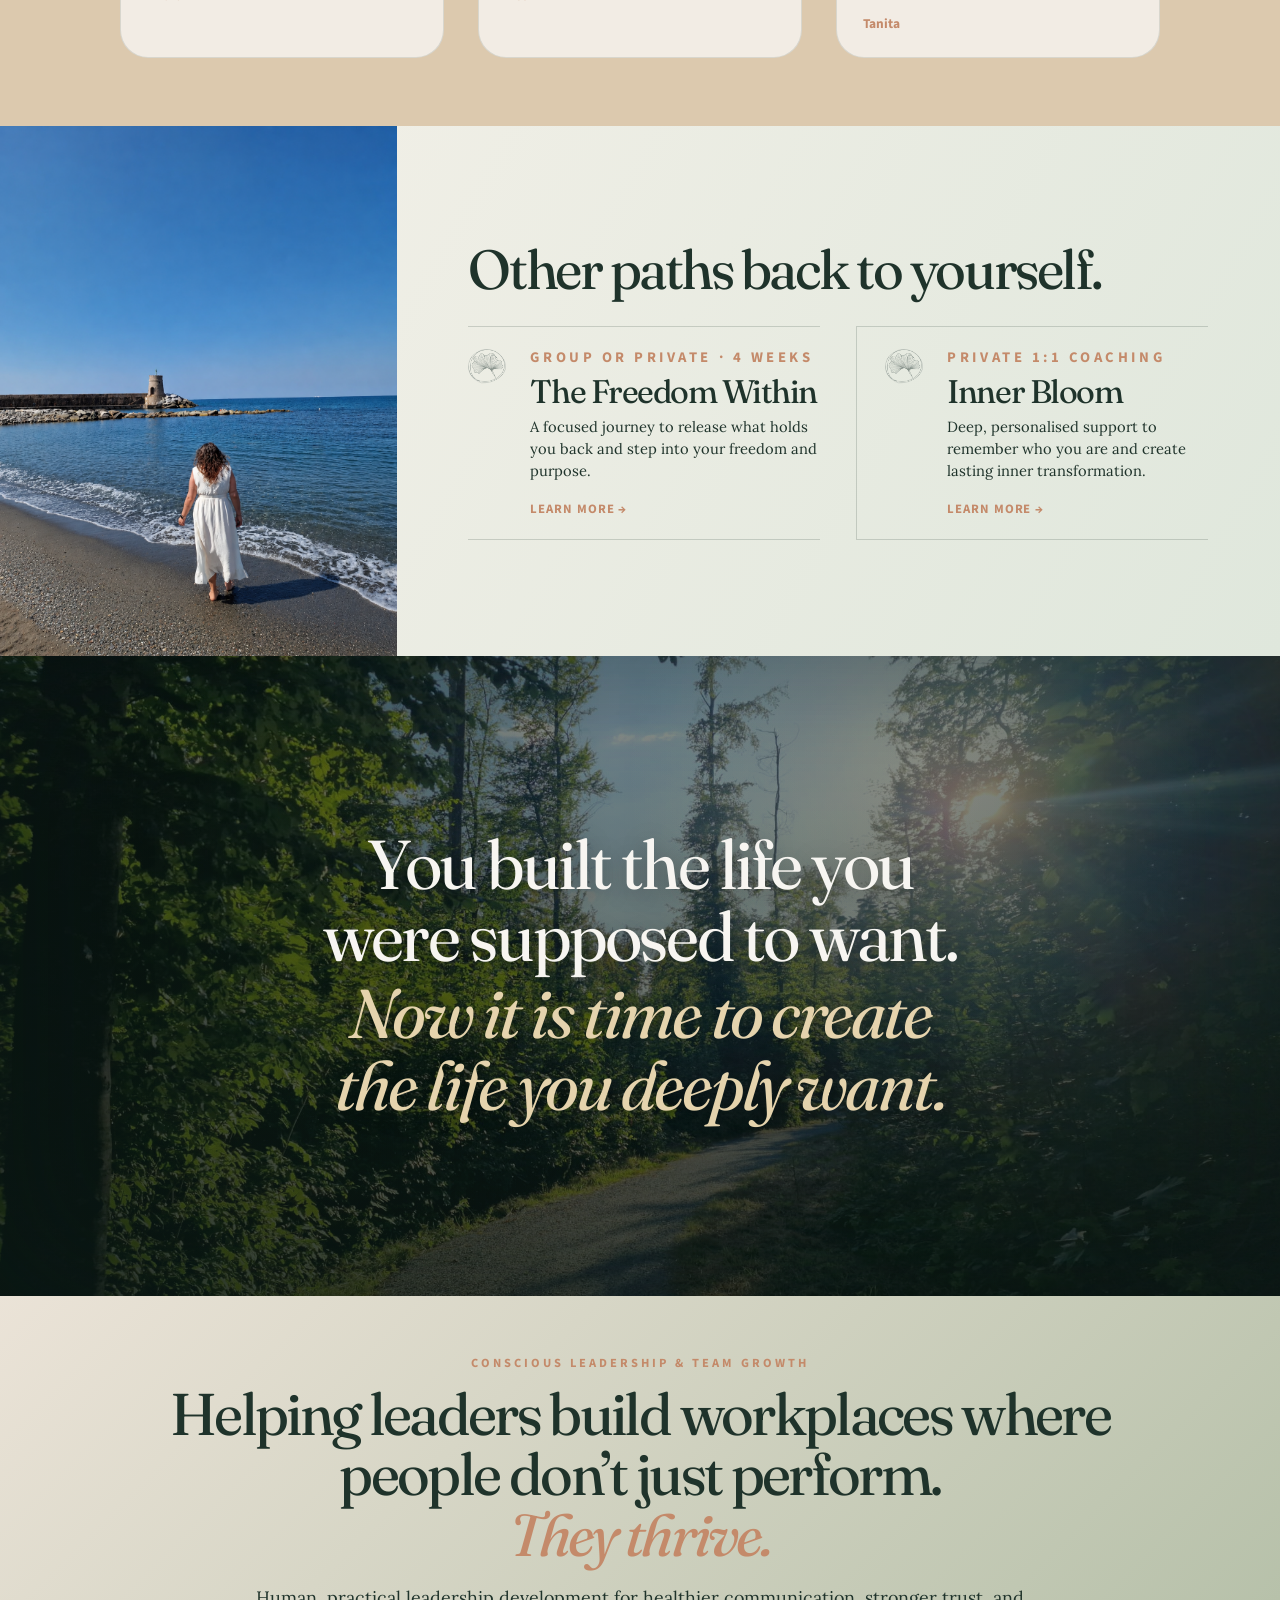
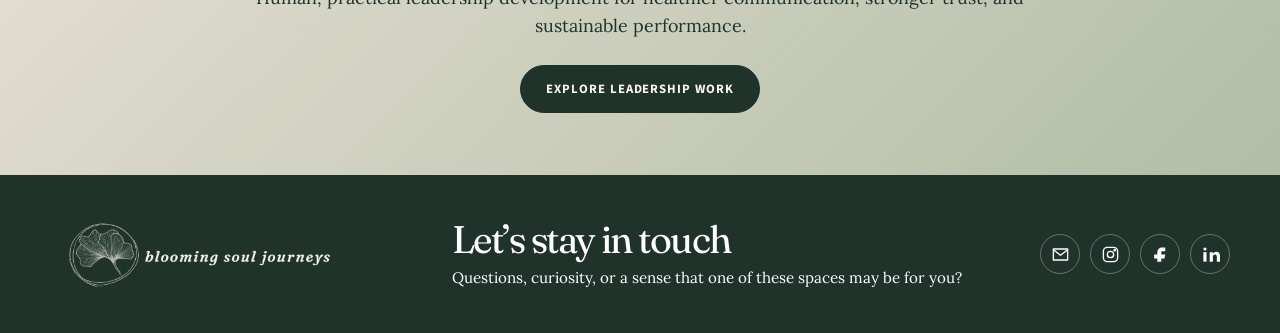
==== commit a13eed8a: "Add files via upload" ====
--- a/index.html
+++ b/index.html
@@ -9,7 +9,7 @@
   <link rel="preconnect" href="https://fonts.gstatic.com" crossorigin>
   <link href="https://fonts.googleapis.com/css2?family=Fraunces:opsz,wght@9..144,300..700&family=Lora:ital,wght@0,400..700;1,400..700&family=Source+Sans+3:wght@400;500;600;700&display=swap" rel="stylesheet">
   <link rel="stylesheet" href="styles.css?v=17">
-  <link rel="stylesheet" href="site-shell.css?v=17">
+  <link rel="stylesheet" href="site-shell.css?v=19">
 </head>
 <body>
 <a class="skip-link" href="#main">Skip to content</a>
@@ -165,6 +165,6 @@
 
 <div data-site-footer></div>
 <script src="script.js?v=17"></script>
-  <script src="site-shell.js?v=17"></script>
+  <script src="site-shell.js?v=19"></script>
 </body>
 </html>
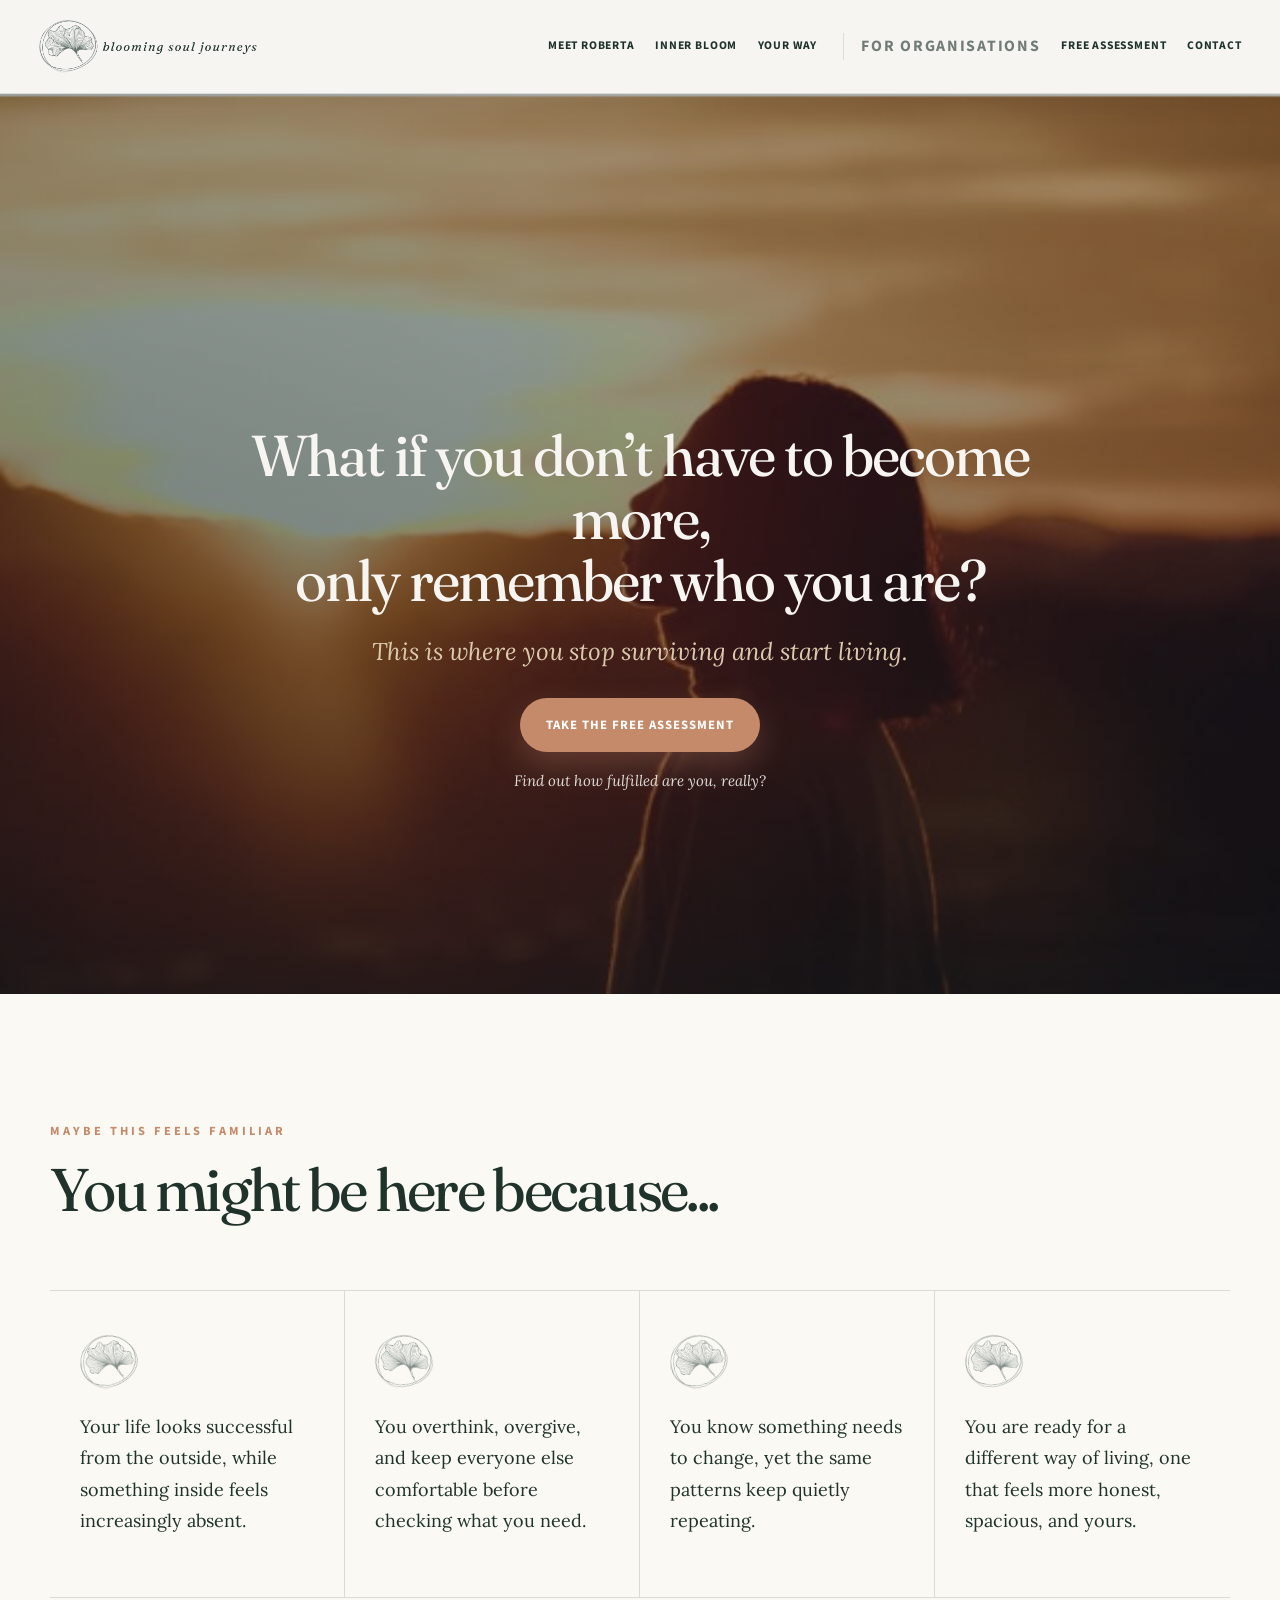
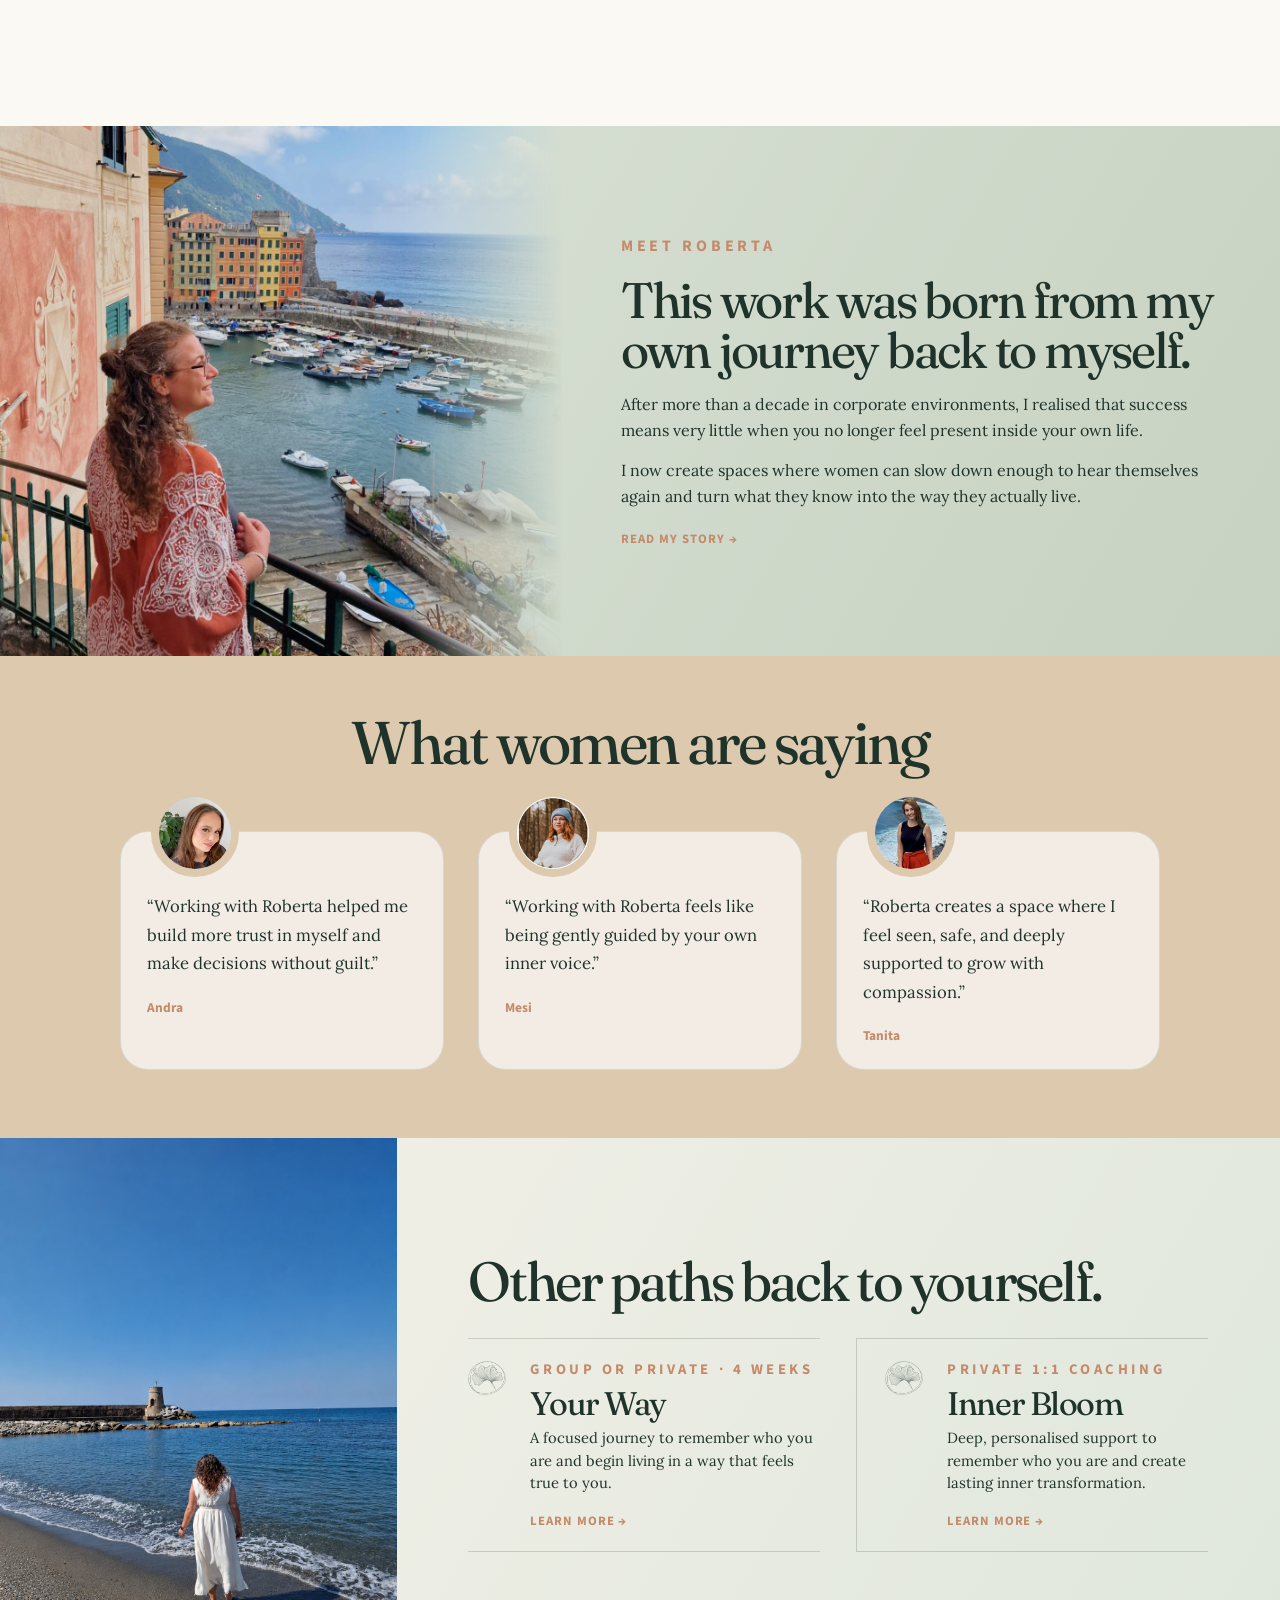
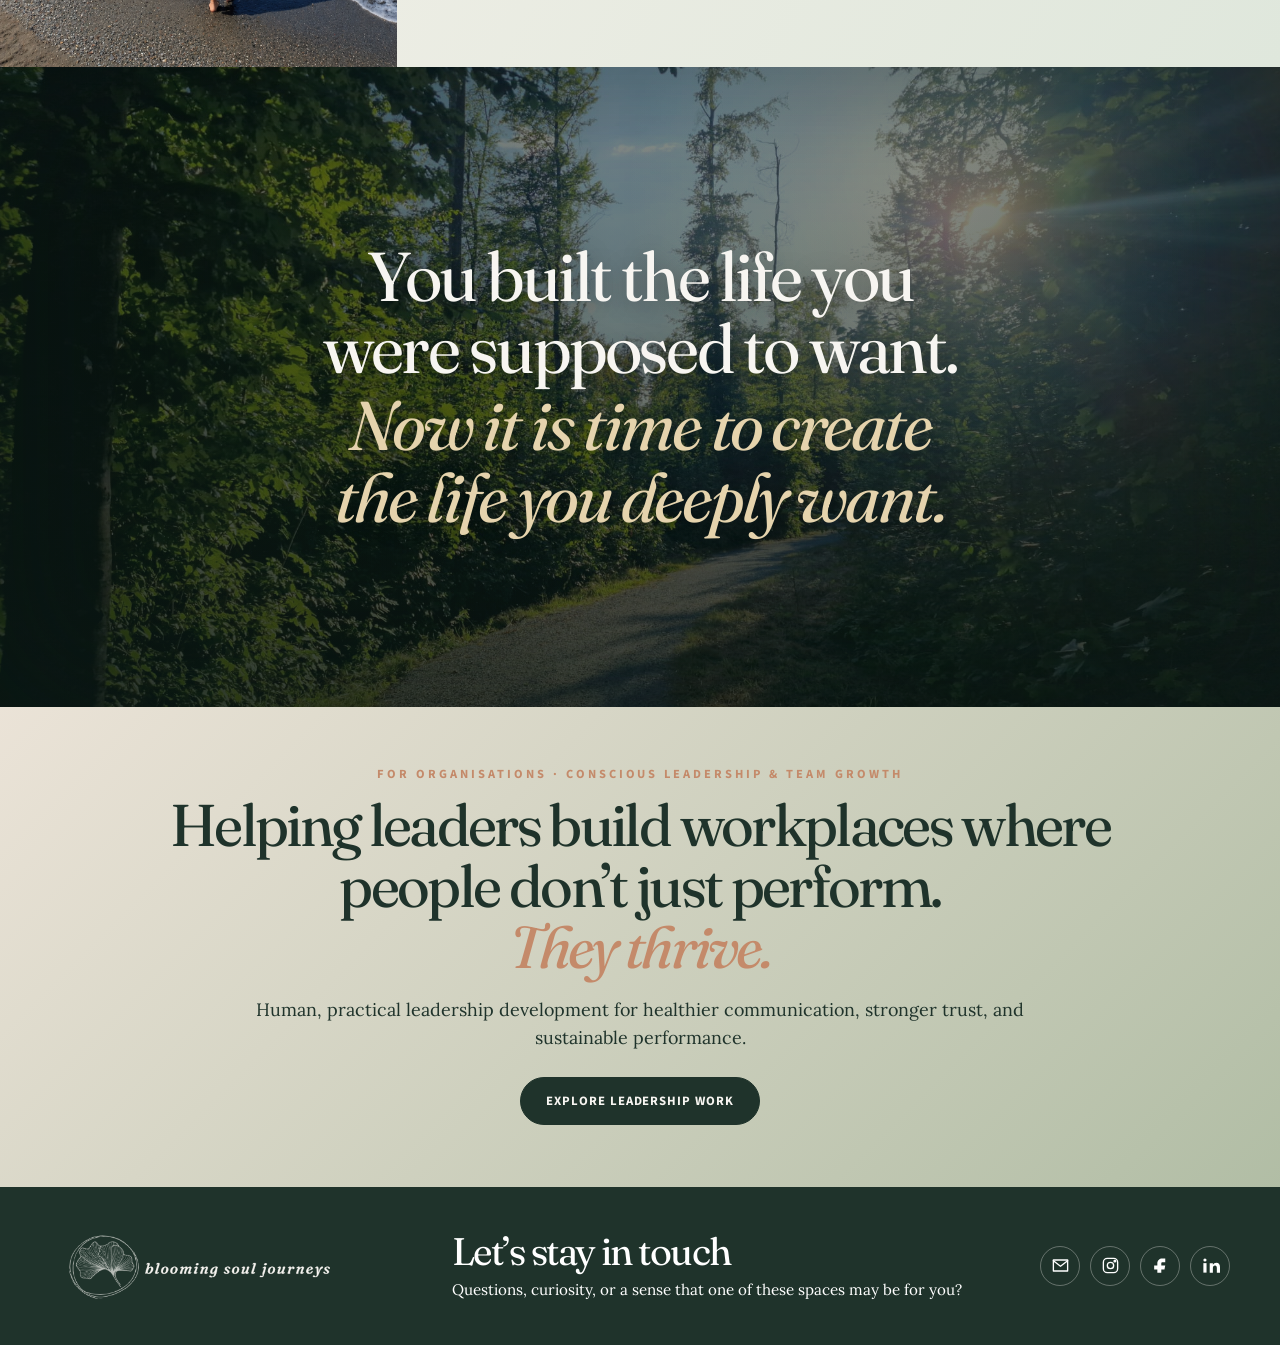
==== commit c966c275: "Add files via upload" ====
--- a/index.html
+++ b/index.html
@@ -9,7 +9,7 @@
   <link rel="preconnect" href="https://fonts.gstatic.com" crossorigin>
   <link href="https://fonts.googleapis.com/css2?family=Fraunces:opsz,wght@9..144,300..700&family=Lora:ital,wght@0,400..700;1,400..700&family=Source+Sans+3:wght@400;500;600;700&display=swap" rel="stylesheet">
   <link rel="stylesheet" href="styles.css?v=17">
-  <link rel="stylesheet" href="site-shell.css?v=19">
+  <link rel="stylesheet" href="site-shell.css?v=28">
 </head>
 <body>
 <a class="skip-link" href="#main">Skip to content</a>
@@ -52,46 +52,6 @@
     </div>
   </section>
 
-  <section class="featured" id="journey">
-    <div class="featured-copy">
-      <h2>Beyond Surviving</h2>
-      <p class="pull">For women who are tired of holding everything together while quietly losing themselves.</p>
-      <p class="featured-benefit">Five weeks to reconnect with yourself, understand the patterns keeping you stuck, and begin making choices with more honesty, clarity, and inner safety.</p>
-      <div class="program-facts premium-facts">
-        <div class="fact-item">
-          <span class="fact-icon" aria-hidden="true">
-            <svg viewBox="0 0 48 48"><rect x="8" y="11" width="32" height="28" rx="4"/><path d="M15 7v8M33 7v8M8 19h32"/><path d="M16 26h5M27 26h5M16 32h5"/></svg>
-          </span>
-          <strong>5 Sept – 3 Oct 2026</strong>
-          <span>Five Saturdays</span>
-        </div>
-        <div class="fact-item">
-          <span class="fact-icon" aria-hidden="true">
-            <svg viewBox="0 0 48 48"><circle cx="19" cy="17" r="7"/><circle cx="33" cy="19" r="5"/><path d="M7 39c0-8 5-13 12-13s12 5 12 13M29 29c7 0 11 4 11 10"/></svg>
-          </span>
-          <strong>Small pilot group</strong>
-          <span>Up to 10 women</span>
-        </div>
-        <div class="fact-item">
-          <span class="fact-icon" aria-hidden="true">
-            <svg viewBox="0 0 48 48"><rect x="7" y="11" width="25" height="26" rx="5"/><path d="m32 20 9-5v18l-9-5z"/></svg>
-          </span>
-          <strong>Live online sessions</strong>
-          <span>Support & recordings</span>
-        </div>
-        <div class="fact-item">
-          <span class="fact-icon" aria-hidden="true">
-            <svg viewBox="0 0 48 48"><path d="M9 10h30v22H22l-9 7v-7H9z"/><circle cx="18" cy="21" r="1.5"/><circle cx="24" cy="21" r="1.5"/><circle cx="30" cy="21" r="1.5"/></svg>
-          </span>
-          <strong>WhatsApp support</strong>
-          <span>Questions & weekly rituals</span>
-        </div>
-      </div>
-      <a class="button primary" href="beyond-surviving.html">Discover Beyond Surviving</a>
-    </div>
-    <div class="featured-image"><img src="beyond-home.jpg" alt="Roberta at her laptop in a warm home setting"></div>
-  </section>
-
   <section class="featured-stories" aria-labelledby="featured-stories-title">
     <div class="wide">
       <h2 class="center" id="featured-stories-title">What women are saying</h2>
@@ -126,8 +86,8 @@
         <img class="path-ginkgo" src="ginkgo-icon.png" alt="">
         <div>
           <p class="eyebrow">Group or private · 4 weeks</p>
-          <h3>The Freedom Within</h3>
-          <p>A focused journey to release what holds you back and step into your freedom and purpose.</p>
+          <h3>Your Way</h3>
+          <p>A focused journey to remember who you are and begin living in a way that feels true to you.</p>
           <a href="the-freedom-within.html">Learn more →</a>
         </div>
       </article>
@@ -154,7 +114,7 @@
   </section>
 <section class="leadership" id="leadership">
     <div class="leadership-inner">
-      <p class="eyebrow">Conscious Leadership & Team Growth</p>
+      <p class="eyebrow">For Organisations · Conscious Leadership & Team Growth</p>
       <h2>Helping leaders build workplaces where people don’t just perform.<br><em>They thrive.</em></h2>
       <p>Human, practical leadership development for healthier communication, stronger trust, and sustainable performance.</p>
       <a class="button light" href="conscious-leadership.html">Explore leadership work</a>
@@ -165,6 +125,6 @@
 
 <div data-site-footer></div>
 <script src="script.js?v=17"></script>
-  <script src="site-shell.js?v=19"></script>
+  <script src="site-shell.js?v=28"></script>
 </body>
 </html>
--- a/site-shell.css
+++ b/site-shell.css
@@ -293,3 +293,26 @@
     justify-content:flex-start;
   }
 }
+
+
+/* V28 — simplified offer architecture */
+.shared-site-nav a.nav-secondary {
+  opacity: .62;
+  font-size: .88em;
+  letter-spacing: .11em;
+  margin-left: .35rem;
+  padding-left: 1.05rem;
+  border-left: 1px solid rgba(25,55,46,.20);
+}
+.shared-site-nav a.nav-secondary:hover,
+.shared-site-nav a.nav-secondary[aria-current="page"] {
+  opacity: 1;
+}
+@media (max-width: 980px) {
+  .shared-site-nav a.nav-secondary {
+    margin-left: 0;
+    padding-left: 0;
+    border-left: 0;
+    opacity: .72;
+  }
+}
